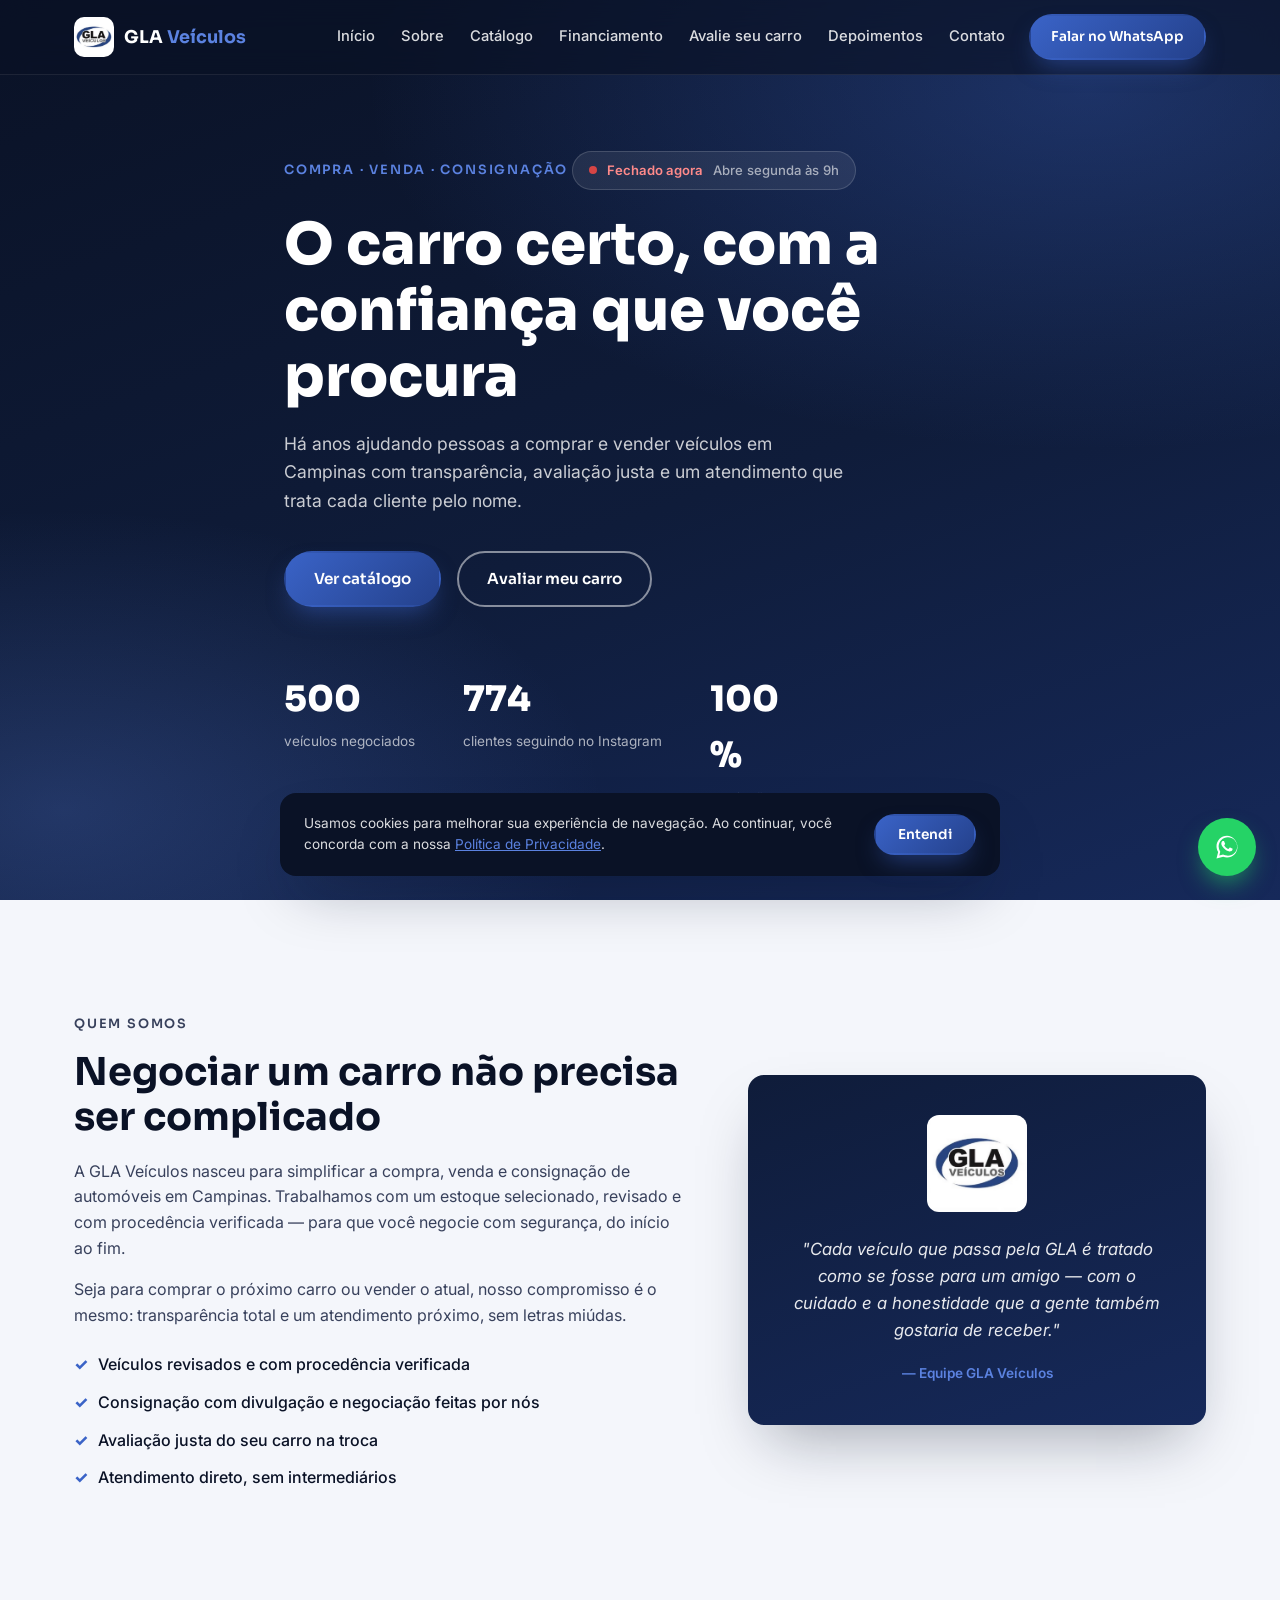
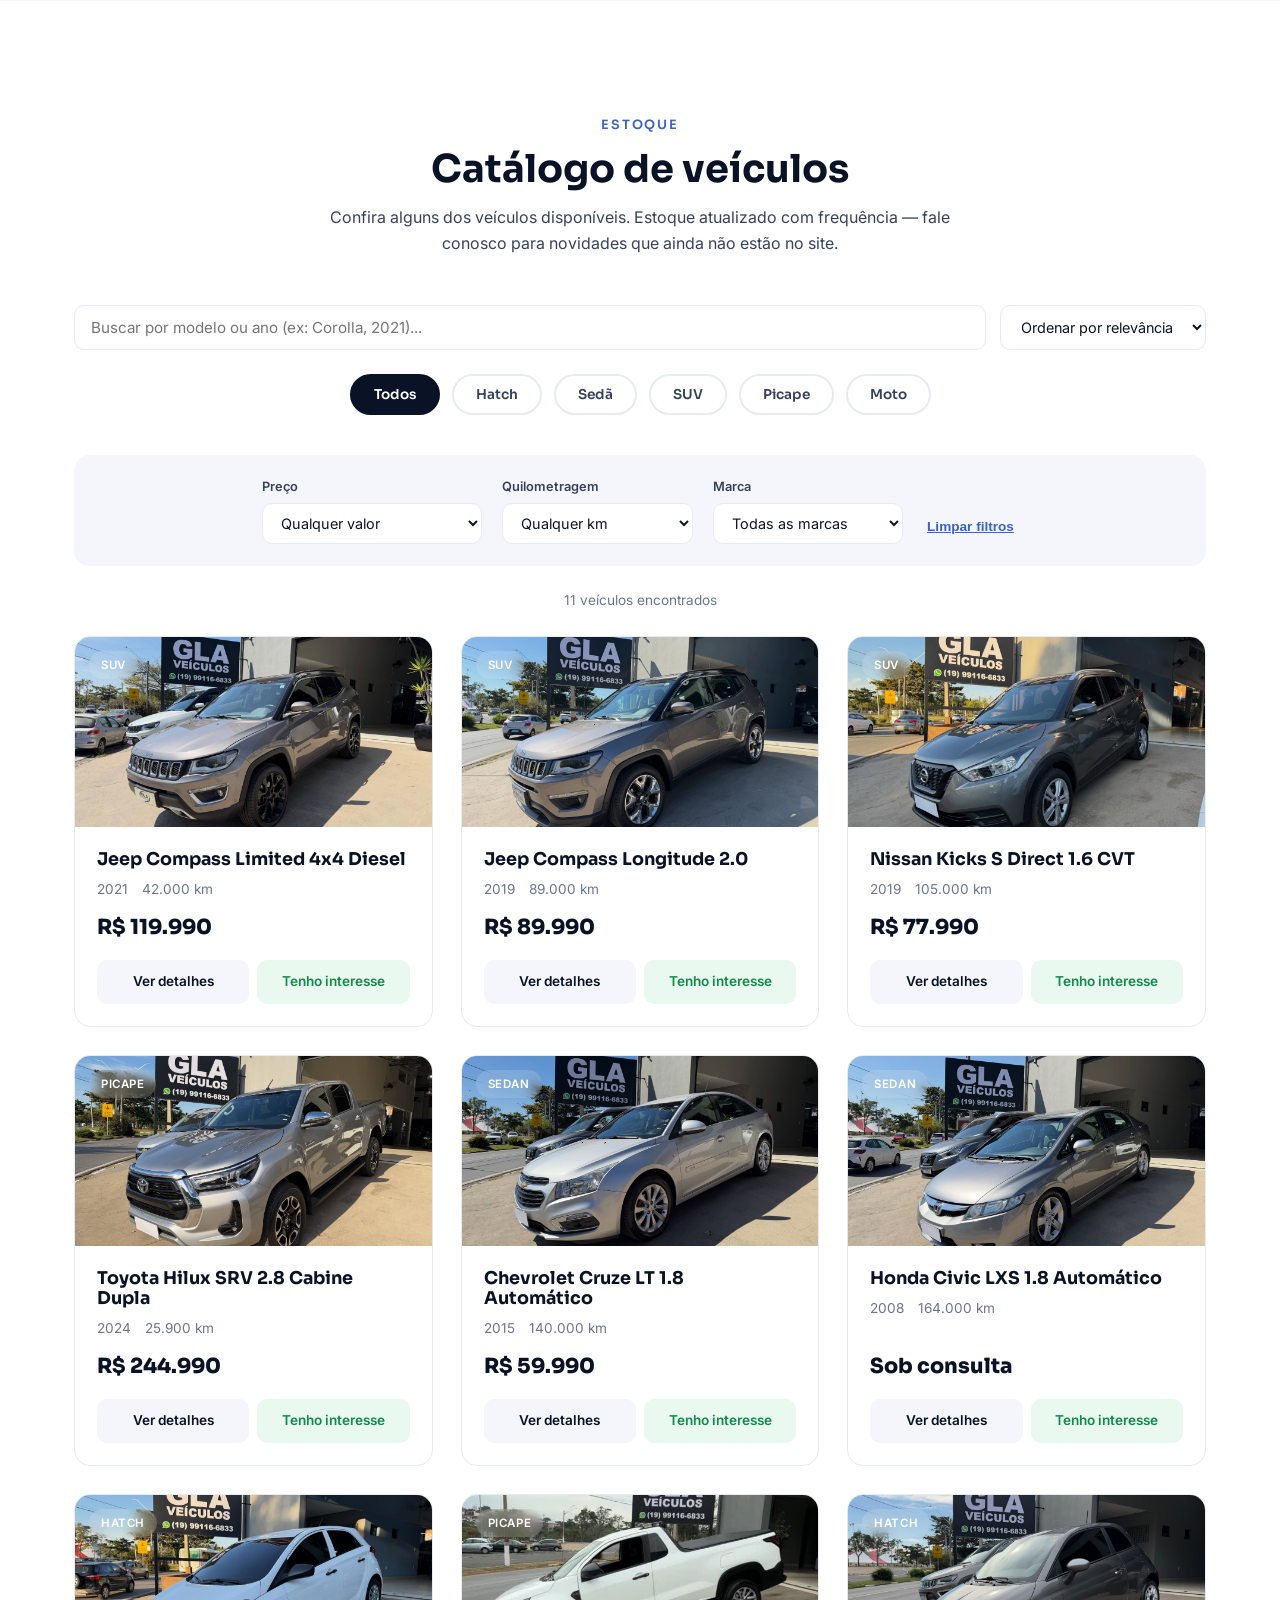
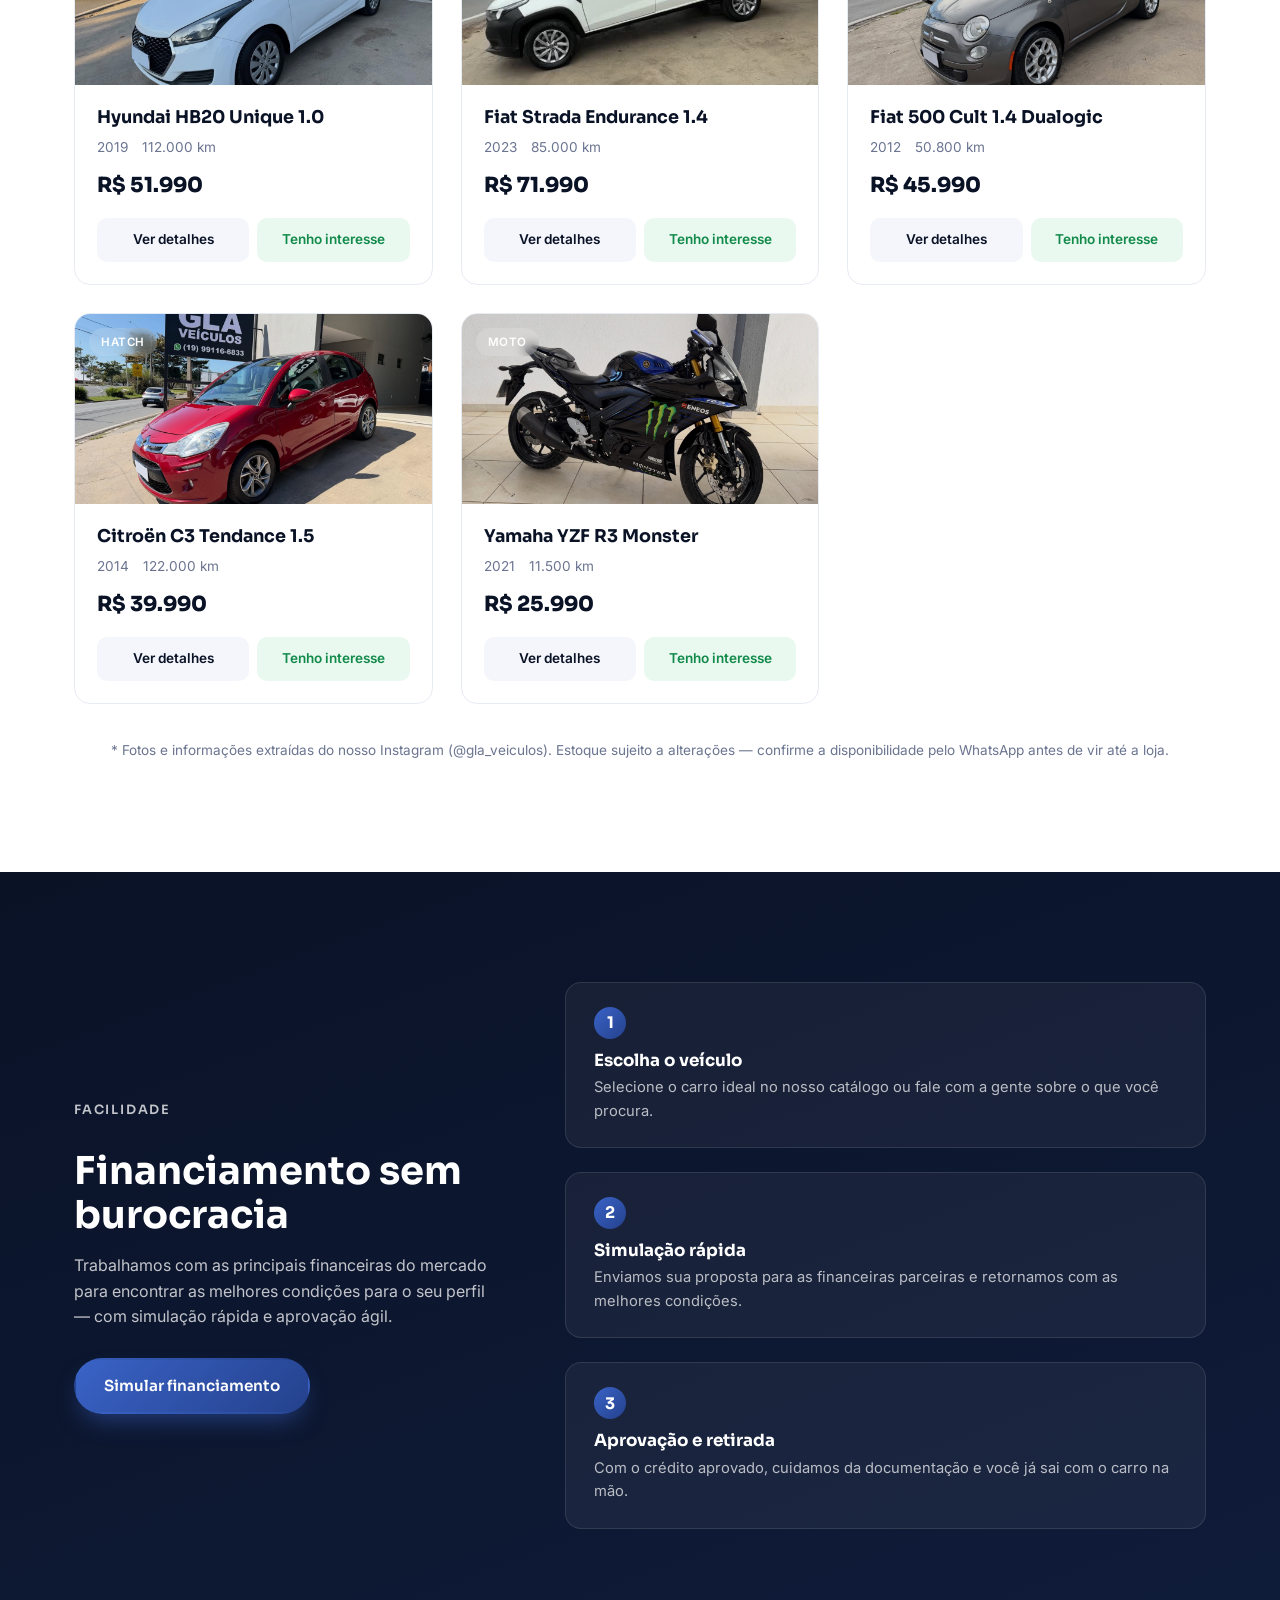
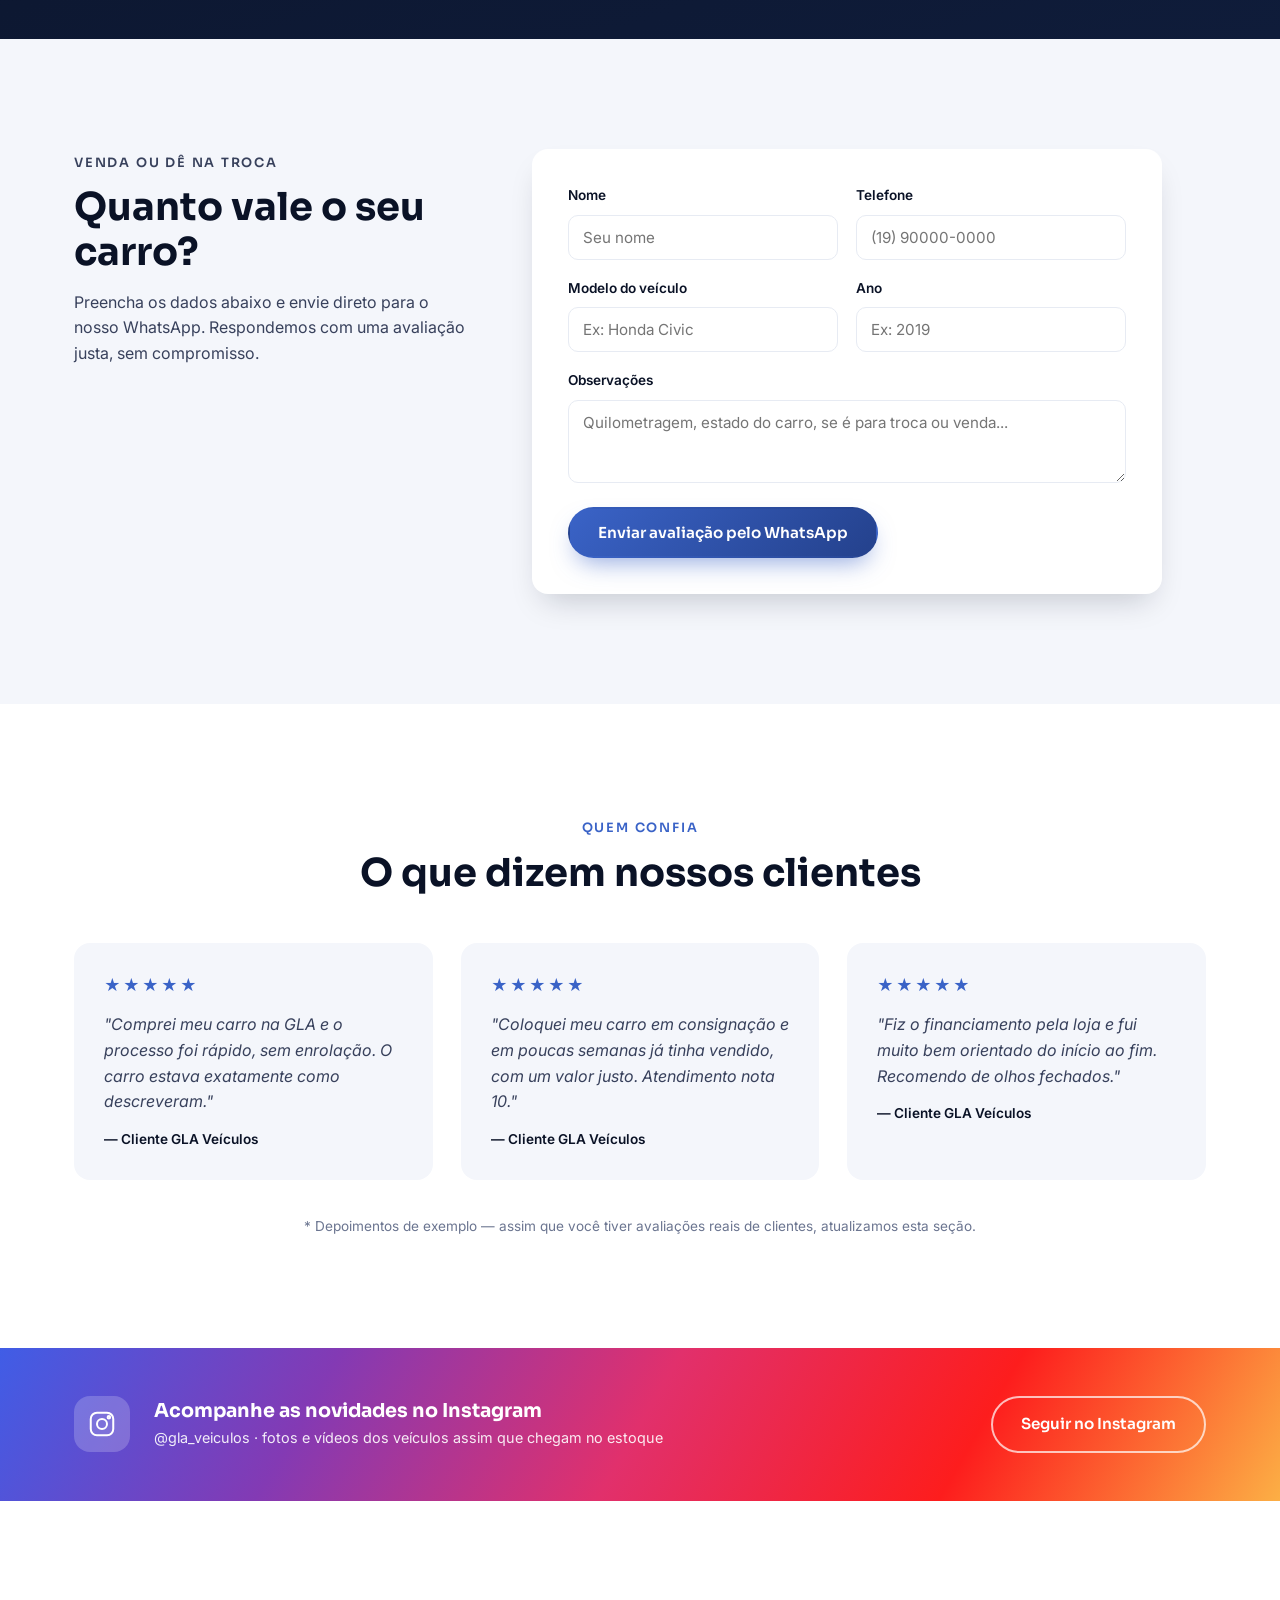
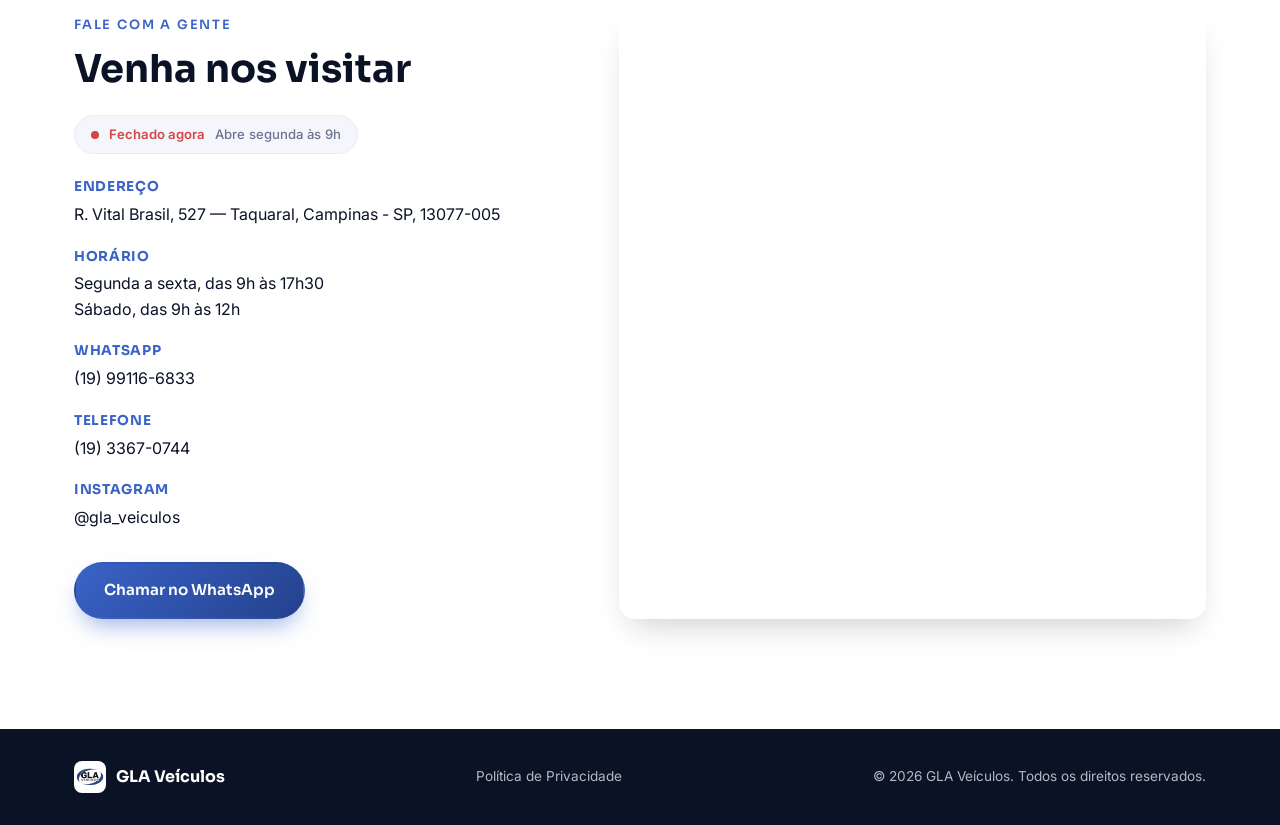
==== index.html @ 1ae1be5a "Cache-busting no fetch-sheet.js para forçar atualização do CDN" ====
<!DOCTYPE html>
<html lang="pt-BR">
<head>
<meta charset="UTF-8">
<meta name="viewport" content="width=device-width, initial-scale=1.0">
<title>GLA Veículos | Compra, Venda e Consignação de Veículos em Campinas</title>
<meta name="description" content="GLA Veículos — compra, venda e consignação de veículos em Campinas-SP. Financiamento facilitado, avaliação do seu carro e atendimento de confiança.">

<meta property="og:type" content="website">
<meta property="og:title" content="GLA Veículos | Compra, Venda e Consignação de Veículos">
<meta property="og:description" content="Compra, venda e consignação de veículos em Campinas-SP. Financiamento facilitado e avaliação do seu carro.">
<meta property="og:image" content="assets/logo.jpg">
<meta property="og:locale" content="pt_BR">

<link rel="icon" href="assets/logo.jpg">
<link rel="preconnect" href="https://fonts.googleapis.com">
<link rel="preconnect" href="https://fonts.gstatic.com" crossorigin>
<link href="https://fonts.googleapis.com/css2?family=Sora:wght@500;600;700;800&family=Inter:wght@400;500;600;700&display=swap" rel="stylesheet">
<link rel="stylesheet" href="style.css">

<script type="application/ld+json">
{
  "@context": "https://schema.org",
  "@type": "AutoDealer",
  "name": "GLA Veículos",
  "image": "assets/logo.jpg",
  "telephone": "+5519991166833",
  "priceRange": "$$",
  "address": {
    "@type": "PostalAddress",
    "streetAddress": "R. Vital Brasil, 527 - Taquaral",
    "addressLocality": "Campinas",
    "addressRegion": "SP",
    "postalCode": "13077-005",
    "addressCountry": "BR"
  },
  "openingHoursSpecification": [
    { "@type": "OpeningHoursSpecification", "dayOfWeek": ["Monday","Tuesday","Wednesday","Thursday","Friday"], "opens": "09:00", "closes": "17:30" },
    { "@type": "OpeningHoursSpecification", "dayOfWeek": "Saturday", "opens": "09:00", "closes": "12:00" }
  ],
  "sameAs": ["https://www.instagram.com/gla_veiculos"]
}
</script>
</head>
<body>

<header class="site-header" id="siteHeader">
  <div class="container header-inner">
    <a href="#home" class="logo">
      <img src="assets/logo.jpg" alt="GLA Veículos" class="logo-img">
      <span class="logo-text">GLA <span>Veículos</span></span>
    </a>
    <nav class="nav" id="nav">
      <a href="#home">Início</a>
      <a href="#sobre">Sobre</a>
      <a href="#catalogo">Catálogo</a>
      <a href="#financiamento">Financiamento</a>
      <a href="#avalie">Avalie seu carro</a>
      <a href="#depoimentos">Depoimentos</a>
      <a href="#contato">Contato</a>
    </nav>
    <a href="https://wa.me/5519991166833" target="_blank" rel="noopener" class="btn btn-primary btn-header">Falar no WhatsApp</a>
    <button class="nav-toggle" id="navToggle" aria-label="Abrir menu">
      <span></span><span></span><span></span>
    </button>
  </div>
</header>

<main>
  <!-- HOME -->
  <section id="home" class="hero">
    <div class="hero-bg" aria-hidden="true"></div>
    <div class="container hero-inner">
      <p class="eyebrow reveal">Compra · Venda · Consignação</p>
      <div class="store-status reveal" data-store-status>
        <span class="status-dot" aria-hidden="true"></span>
        <span class="status-label"></span>
        <span class="status-detail"></span>
      </div>
      <h1 class="reveal">O carro certo, com a confiança que você procura</h1>
      <p class="hero-text reveal">Há anos ajudando pessoas a comprar e vender veículos em Campinas com transparência, avaliação justa e um atendimento que trata cada cliente pelo nome.</p>
      <div class="hero-actions reveal">
        <a href="#catalogo" class="btn btn-primary">Ver catálogo</a>
        <a href="#avalie" class="btn btn-outline">Avaliar meu carro</a>
      </div>
      <div class="hero-stats reveal">
        <div class="stat">
          <span class="stat-num" data-count="500">0</span>
          <span class="stat-label">veículos negociados</span>
        </div>
        <div class="stat">
          <span class="stat-num" data-count="774">0</span>
          <span class="stat-label">clientes seguindo no Instagram</span>
        </div>
        <div class="stat">
          <span class="stat-num" data-count="100">0</span><span class="stat-suffix">%</span>
          <span class="stat-label">avaliação transparente</span>
        </div>
      </div>
    </div>
  </section>

  <!-- SOBRE -->
  <section id="sobre" class="sobre">
    <div class="container sobre-inner">
      <div class="sobre-text reveal">
        <p class="eyebrow">Quem somos</p>
        <h2>Negociar um carro não precisa ser complicado</h2>
        <p>A GLA Veículos nasceu para simplificar a compra, venda e consignação de automóveis em Campinas. Trabalhamos com um estoque selecionado, revisado e com procedência verificada — para que você negocie com segurança, do início ao fim.</p>
        <p>Seja para comprar o próximo carro ou vender o atual, nosso compromisso é o mesmo: transparência total e um atendimento próximo, sem letras miúdas.</p>
        <ul class="sobre-list">
          <li><span class="check">✓</span> Veículos revisados e com procedência verificada</li>
          <li><span class="check">✓</span> Consignação com divulgação e negociação feitas por nós</li>
          <li><span class="check">✓</span> Avaliação justa do seu carro na troca</li>
          <li><span class="check">✓</span> Atendimento direto, sem intermediários</li>
        </ul>
      </div>
      <div class="sobre-card reveal">
        <div class="sobre-card-inner">
          <img src="assets/logo.jpg" alt="GLA Veículos" class="sobre-logo">
          <p>"Cada veículo que passa pela GLA é tratado como se fosse para um amigo — com o cuidado e a honestidade que a gente também gostaria de receber."</p>
          <span class="sobre-signature">— Equipe GLA Veículos</span>
        </div>
      </div>
    </div>
  </section>

  <!-- CATALOGO -->
  <section id="catalogo" class="catalogo">
    <div class="container">
      <div class="section-head reveal">
        <p class="eyebrow">Estoque</p>
        <h2>Catálogo de veículos</h2>
        <p class="section-sub">Confira alguns dos veículos disponíveis. Estoque atualizado com frequência — fale conosco para novidades que ainda não estão no site.</p>
      </div>

      <div class="catalogo-busca reveal">
        <input type="search" id="catalogoBusca" placeholder="Buscar por modelo ou ano (ex: Corolla, 2021)...">
        <select id="catalogoOrdenar">
          <option value="relevancia">Ordenar por relevância</option>
          <option value="preco-asc">Menor preço</option>
          <option value="preco-desc">Maior preço</option>
          <option value="km-asc">Menor quilometragem</option>
          <option value="ano-desc">Mais recente</option>
        </select>
      </div>

      <div class="filters reveal">
        <button class="filter-btn active" data-filter="todos">Todos</button>
        <button class="filter-btn" data-filter="hatch">Hatch</button>
        <button class="filter-btn" data-filter="sedan">Sedã</button>
        <button class="filter-btn" data-filter="suv">SUV</button>
        <button class="filter-btn" data-filter="picape">Picape</button>
        <button class="filter-btn" data-filter="moto">Moto</button>
      </div>

      <div class="filters-advanced reveal">
        <label class="filter-field">
          <span>Preço</span>
          <select id="filtroPreco">
            <option value="todos">Qualquer valor</option>
            <option value="0-70000">Até R$ 70.000</option>
            <option value="70000-100000">R$ 70.000 a R$ 100.000</option>
            <option value="100000-150000">R$ 100.000 a R$ 150.000</option>
            <option value="150000-999999">Acima de R$ 150.000</option>
          </select>
        </label>
        <label class="filter-field">
          <span>Quilometragem</span>
          <select id="filtroKm">
            <option value="todos">Qualquer km</option>
            <option value="0-20000">Até 20.000 km</option>
            <option value="20000-40000">20.000 a 40.000 km</option>
            <option value="40000-60000">40.000 a 60.000 km</option>
            <option value="60000-999999">Acima de 60.000 km</option>
          </select>
        </label>
        <label class="filter-field">
          <span>Marca</span>
          <select id="filtroMarca">
            <option value="todos">Todas as marcas</option>
          </select>
        </label>
        <button class="filter-clear" id="filtroLimpar" type="button">Limpar filtros</button>
      </div>

      <p class="catalogo-resultado reveal" id="catalogoResultado"></p>

      <div class="catalogo-grid" id="catalogoGrid">
        <!-- Cards gerados via JS a partir de dados de exemplo -->
      </div>

      <p class="catalogo-note reveal">* Fotos e informações extraídas do nosso Instagram (@gla_veiculos). Estoque sujeito a alterações — confirme a disponibilidade pelo WhatsApp antes de vir até a loja.</p>
    </div>
  </section>

  <!-- FINANCIAMENTO -->
  <section id="financiamento" class="financiamento">
    <div class="container financiamento-inner">
      <div class="financiamento-text reveal">
        <p class="eyebrow">Facilidade</p>
        <h2>Financiamento sem burocracia</h2>
        <p>Trabalhamos com as principais financeiras do mercado para encontrar as melhores condições para o seu perfil — com simulação rápida e aprovação ágil.</p>
        <a href="https://wa.me/5519991166833?text=Ol%C3%A1!%20Quero%20simular%20um%20financiamento." target="_blank" rel="noopener" class="btn btn-primary">Simular financiamento</a>
      </div>
      <div class="financiamento-steps reveal">
        <div class="step">
          <span class="step-num">1</span>
          <h3>Escolha o veículo</h3>
          <p>Selecione o carro ideal no nosso catálogo ou fale com a gente sobre o que você procura.</p>
        </div>
        <div class="step">
          <span class="step-num">2</span>
          <h3>Simulação rápida</h3>
          <p>Enviamos sua proposta para as financeiras parceiras e retornamos com as melhores condições.</p>
        </div>
        <div class="step">
          <span class="step-num">3</span>
          <h3>Aprovação e retirada</h3>
          <p>Com o crédito aprovado, cuidamos da documentação e você já sai com o carro na mão.</p>
        </div>
      </div>
    </div>
  </section>

  <!-- AVALIE SEU CARRO -->
  <section id="avalie" class="avalie">
    <div class="container avalie-inner">
      <div class="avalie-text reveal">
        <p class="eyebrow">Venda ou dê na troca</p>
        <h2>Quanto vale o seu carro?</h2>
        <p>Preencha os dados abaixo e envie direto para o nosso WhatsApp. Respondemos com uma avaliação justa, sem compromisso.</p>
      </div>
      <form class="avalie-form reveal" id="avalieForm">
        <div class="form-row">
          <label>
            Nome
            <input type="text" name="nome" required placeholder="Seu nome">
          </label>
          <label>
            Telefone
            <input type="tel" name="telefone" required placeholder="(19) 90000-0000">
          </label>
        </div>
        <div class="form-row">
          <label>
            Modelo do veículo
            <input type="text" name="modelo" required placeholder="Ex: Honda Civic">
          </label>
          <label>
            Ano
            <input type="text" name="ano" required placeholder="Ex: 2019">
          </label>
        </div>
        <label>
          Observações
          <textarea name="obs" rows="3" placeholder="Quilometragem, estado do carro, se é para troca ou venda..."></textarea>
        </label>
        <button type="submit" class="btn btn-primary">Enviar avaliação pelo WhatsApp</button>
      </form>
    </div>
  </section>

  <!-- DEPOIMENTOS -->
  <section id="depoimentos" class="depoimentos">
    <div class="container">
      <div class="section-head reveal">
        <p class="eyebrow">Quem confia</p>
        <h2>O que dizem nossos clientes</h2>
      </div>
      <div class="depoimentos-grid reveal">
        <div class="depoimento-card">
          <div class="stars">★★★★★</div>
          <p>"Comprei meu carro na GLA e o processo foi rápido, sem enrolação. O carro estava exatamente como descreveram."</p>
          <span class="depoimento-autor">— Cliente GLA Veículos</span>
        </div>
        <div class="depoimento-card">
          <div class="stars">★★★★★</div>
          <p>"Coloquei meu carro em consignação e em poucas semanas já tinha vendido, com um valor justo. Atendimento nota 10."</p>
          <span class="depoimento-autor">— Cliente GLA Veículos</span>
        </div>
        <div class="depoimento-card">
          <div class="stars">★★★★★</div>
          <p>"Fiz o financiamento pela loja e fui muito bem orientado do início ao fim. Recomendo de olhos fechados."</p>
          <span class="depoimento-autor">— Cliente GLA Veículos</span>
        </div>
      </div>
      <p class="catalogo-note reveal">* Depoimentos de exemplo — assim que você tiver avaliações reais de clientes, atualizamos esta seção.</p>
    </div>
  </section>

  <!-- INSTAGRAM CTA -->
  <section class="instagram-cta reveal">
    <div class="container instagram-cta-inner">
      <div class="instagram-icon" aria-hidden="true">
        <svg viewBox="0 0 24 24" fill="none" stroke="currentColor" stroke-width="1.6"><rect x="3" y="3" width="18" height="18" rx="5"/><circle cx="12" cy="12" r="4"/><circle cx="17.5" cy="6.5" r="1"/></svg>
      </div>
      <div class="instagram-cta-text">
        <h3>Acompanhe as novidades no Instagram</h3>
        <p>@gla_veiculos · fotos e vídeos dos veículos assim que chegam no estoque</p>
      </div>
      <a href="https://www.instagram.com/gla_veiculos" target="_blank" rel="noopener" class="btn btn-outline btn-instagram">Seguir no Instagram</a>
    </div>
  </section>

  <!-- CONTATO -->
  <section id="contato" class="contato">
    <div class="container contato-inner">
      <div class="contato-info reveal">
        <p class="eyebrow">Fale com a gente</p>
        <h2>Venha nos visitar</h2>
        <div class="store-status store-status-contato" data-store-status>
          <span class="status-dot" aria-hidden="true"></span>
          <span class="status-label"></span>
          <span class="status-detail"></span>
        </div>
        <ul class="contato-list">
          <li>
            <strong>Endereço</strong>
            <span>R. Vital Brasil, 527 — Taquaral, Campinas - SP, 13077-005</span>
          </li>
          <li>
            <strong>Horário</strong>
            <span>Segunda a sexta, das 9h às 17h30<br>Sábado, das 9h às 12h</span>
          </li>
          <li>
            <strong>WhatsApp</strong>
            <a href="https://wa.me/5519991166833" target="_blank" rel="noopener">(19) 99116-6833</a>
          </li>
          <li>
            <strong>Telefone</strong>
            <a href="tel:+551933670744">(19) 3367-0744</a>
          </li>
          <li>
            <strong>Instagram</strong>
            <a href="https://www.instagram.com/gla_veiculos" target="_blank" rel="noopener">@gla_veiculos</a>
          </li>
        </ul>
        <a href="https://wa.me/5519991166833" target="_blank" rel="noopener" class="btn btn-primary">Chamar no WhatsApp</a>
      </div>
      <div class="contato-map reveal">
        <iframe
          title="Localização GLA Veículos"
          src="https://www.google.com/maps?q=R.+Vital+Brasil,+527,+Taquaral,+Campinas+-+SP,+13077-005&output=embed"
          loading="lazy"
          referrerpolicy="no-referrer-when-downgrade">
        </iframe>
      </div>
    </div>
  </section>
</main>

<footer class="site-footer">
  <div class="container footer-inner">
    <div class="footer-brand">
      <img src="assets/logo.jpg" alt="GLA Veículos" class="footer-logo">
      <span>GLA Veículos</span>
    </div>
    <nav class="footer-links">
      <a href="privacidade.html">Política de Privacidade</a>
    </nav>
    <p>© <span id="year"></span> GLA Veículos. Todos os direitos reservados.</p>
  </div>
</footer>

<a href="https://wa.me/5519991166833" target="_blank" rel="noopener" class="whatsapp-float" aria-label="Falar no WhatsApp">
  <svg viewBox="0 0 32 32" width="28" height="28" fill="currentColor"><path d="M16.02 3C9.4 3 4 8.4 4 15.02c0 2.42.7 4.68 1.9 6.58L4 29l7.6-1.85a12.9 12.9 0 0 0 4.4.78h.02C22.64 27.93 28 22.53 28 15.9 28 9.3 22.64 3 16.02 3Zm0 22.6h-.02a10.6 10.6 0 0 1-4.03-.81l-.29-.13-4.5 1.1 1.15-4.42-.19-.3a10.53 10.53 0 0 1-1.7-5.62c0-5.83 4.75-10.58 10.6-10.58 2.84 0 5.5 1.11 7.5 3.11a10.5 10.5 0 0 1 3.1 7.48c0 5.83-4.76 10.57-10.62 10.57Zm5.79-7.86c-.32-.16-1.9-.94-2.19-1.05-.29-.11-.5-.16-.72.16-.21.32-.82 1.05-1 1.26-.19.21-.37.24-.69.08-.32-.16-1.35-.5-2.57-1.6-.95-.85-1.59-1.9-1.78-2.22-.19-.32-.02-.5.14-.66.14-.14.32-.37.48-.55.16-.19.21-.32.32-.53.11-.21.05-.4-.03-.55-.08-.16-.72-1.75-.99-2.39-.26-.63-.53-.54-.72-.55h-.61c-.21 0-.55.08-.84.4-.29.32-1.1 1.08-1.1 2.63s1.13 3.05 1.29 3.26c.16.21 2.22 3.4 5.38 4.76.75.32 1.34.52 1.8.66.76.24 1.44.21 1.99.13.61-.09 1.9-.78 2.16-1.53.27-.75.27-1.39.19-1.53-.08-.13-.29-.21-.6-.37Z"/></svg>
</a>

<div class="cookie-banner" id="cookieBanner">
  <p>Usamos cookies para melhorar sua experiência de navegação. Ao continuar, você concorda com a nossa <a href="privacidade.html">Política de Privacidade</a>.</p>
  <button type="button" id="cookieAccept" class="btn btn-primary btn-cookie">Entendi</button>
</div>

<script src="cars-data.js"></script>
<script src="common.js"></script>
<script src="fetch-sheet.js?v=2"></script>
<script src="script.js"></script>
</body>
</html>
---- style.css ----
:root {
  --navy-950: #0a1226;
  --navy-900: #0f1c3a;
  --navy-800: #16295a;
  --blue-700: #24418c;
  --blue-500: #3a63c7;
  --blue-400: #5b82e0;
  --blue-100: #e8eefb;
  --gray-100: #f4f6fb;
  --gray-200: #e7ebf3;
  --gray-500: #6b7590;
  --gray-700: #38415c;
  --white: #ffffff;
  --ink: #0e1526;
  --green: #1fa971;
  --red: #d64545;

  --font-head: "Sora", sans-serif;
  --font-body: "Inter", sans-serif;

  --radius: 16px;
  --shadow-lg: 0 30px 60px -20px rgba(10, 18, 38, 0.35);
  --shadow-md: 0 16px 32px -12px rgba(10, 18, 38, 0.22);
}

* { box-sizing: border-box; margin: 0; padding: 0; }

html { scroll-behavior: smooth; }

body {
  font-family: var(--font-body);
  color: var(--ink);
  background: var(--white);
  line-height: 1.6;
  overflow-x: hidden;
}

img { max-width: 100%; display: block; }

.container {
  width: 100%;
  max-width: 1180px;
  margin: 0 auto;
  padding: 0 24px;
}

h1, h2, h3 { font-family: var(--font-head); line-height: 1.15; color: var(--navy-950); }

.eyebrow {
  display: inline-block;
  font-family: var(--font-head);
  font-weight: 600;
  font-size: 0.8rem;
  letter-spacing: 0.14em;
  text-transform: uppercase;
  color: var(--blue-500);
  margin-bottom: 12px;
}

.btn {
  display: inline-flex;
  align-items: center;
  justify-content: center;
  gap: 8px;
  padding: 14px 28px;
  border-radius: 999px;
  font-family: var(--font-head);
  font-weight: 600;
  font-size: 0.95rem;
  text-decoration: none;
  border: 2px solid transparent;
  cursor: pointer;
  transition: transform 0.25s ease, box-shadow 0.25s ease, background 0.25s ease, color 0.25s ease;
}
.btn-primary {
  background: linear-gradient(135deg, var(--blue-500), var(--blue-700));
  color: var(--white);
  box-shadow: 0 12px 24px -8px rgba(58, 99, 199, 0.55);
}
.btn-primary:hover { transform: translateY(-2px); box-shadow: 0 18px 32px -10px rgba(58, 99, 199, 0.6); }
.btn-outline {
  background: transparent;
  border-color: rgba(255,255,255,0.5);
  color: var(--white);
}
.btn-outline:hover { background: rgba(255,255,255,0.12); transform: translateY(-2px); }

/* HEADER */
.site-header {
  position: fixed;
  top: 0; left: 0; right: 0;
  z-index: 100;
  background: rgba(10, 18, 38, 0.65);
  backdrop-filter: blur(14px);
  -webkit-backdrop-filter: blur(14px);
  border-bottom: 1px solid rgba(255,255,255,0.08);
  transition: background 0.3s ease;
}
.header-inner {
  display: flex;
  align-items: center;
  gap: 24px;
  padding: 14px 24px;
}
.logo { display: flex; align-items: center; gap: 10px; text-decoration: none; }
.logo-img { width: 40px; height: 40px; border-radius: 10px; object-fit: cover; }
.logo-text { font-family: var(--font-head); font-weight: 700; color: var(--white); font-size: 1.1rem; }
.logo-text span { color: var(--blue-400); }

.nav { display: flex; gap: 26px; margin-left: auto; }
.nav a {
  color: rgba(255,255,255,0.85);
  text-decoration: none;
  font-weight: 500;
  font-size: 0.92rem;
  position: relative;
  padding: 4px 0;
  transition: color 0.2s ease;
}
.nav a::after {
  content: "";
  position: absolute;
  left: 0; bottom: -4px;
  width: 0; height: 2px;
  background: var(--blue-400);
  transition: width 0.25s ease;
}
.nav a:hover { color: var(--white); }
.nav a:hover::after { width: 100%; }

.btn-header { padding: 10px 20px; font-size: 0.85rem; }

.nav-toggle {
  display: none;
  flex-direction: column;
  justify-content: center;
  gap: 5px;
  width: 34px; height: 34px;
  background: none;
  border: none;
  cursor: pointer;
}
.nav-toggle span { width: 100%; height: 2px; background: var(--white); border-radius: 2px; transition: transform 0.25s ease, opacity 0.25s ease; }

/* HERO */
.hero {
  position: relative;
  min-height: 100vh;
  display: flex;
  align-items: center;
  padding: 140px 0 80px;
  overflow: hidden;
}
.hero-bg {
  position: absolute;
  inset: 0;
  background:
    radial-gradient(1200px 600px at 85% 10%, rgba(58, 99, 199, 0.35), transparent 60%),
    radial-gradient(900px 500px at 5% 90%, rgba(91, 130, 224, 0.25), transparent 60%),
    linear-gradient(160deg, var(--navy-950), var(--navy-900) 55%, var(--navy-800));
  z-index: -1;
}
.hero-inner { max-width: 760px; }
.hero .eyebrow { color: var(--blue-400); }
.hero h1 {
  font-size: clamp(2.2rem, 5vw, 3.6rem);
  color: var(--white);
  font-weight: 800;
  margin-bottom: 20px;
}
.hero-text {
  color: rgba(255,255,255,0.78);
  font-size: 1.1rem;
  max-width: 560px;
  margin-bottom: 36px;
}
.hero-actions { display: flex; gap: 16px; flex-wrap: wrap; margin-bottom: 64px; }

.hero-stats { display: flex; gap: 48px; flex-wrap: wrap; }
.stat { display: flex; flex-direction: column; }
.stat-num, .stat-suffix {
  font-family: var(--font-head);
  font-size: 2.2rem;
  font-weight: 800;
  color: var(--white);
  display: inline-block;
}
.stat-label { color: rgba(255,255,255,0.65); font-size: 0.85rem; margin-top: 4px; }

/* SOBRE */
.sobre { padding: 110px 0; background: var(--gray-100); }
.sobre-inner { display: grid; grid-template-columns: 1.2fr 0.9fr; gap: 64px; align-items: center; }
.sobre-text h2 { font-size: clamp(1.8rem, 3vw, 2.4rem); margin-bottom: 20px; }
.sobre-text p { color: var(--gray-700); margin-bottom: 16px; }
.sobre-list { list-style: none; margin-top: 24px; display: flex; flex-direction: column; gap: 12px; }
.sobre-list li { display: flex; align-items: center; gap: 10px; font-weight: 500; color: var(--navy-950); }
.check { color: var(--blue-500); font-weight: 800; }

.sobre-card { display: flex; }
.sobre-card-inner {
  background: linear-gradient(160deg, var(--navy-900), var(--navy-800));
  border-radius: var(--radius);
  padding: 40px;
  box-shadow: var(--shadow-lg);
  text-align: center;
}
.sobre-logo { width: 100px; margin: 0 auto 24px; border-radius: 12px; }
.sobre-card-inner p { color: rgba(255,255,255,0.9); font-style: italic; font-size: 1.05rem; margin-bottom: 16px; }
.sobre-signature { color: var(--blue-400); font-weight: 600; font-size: 0.85rem; }

/* SECTION HEAD */
.section-head { text-align: center; max-width: 620px; margin: 0 auto 48px; }
.section-head h2 { font-size: clamp(1.8rem, 3vw, 2.4rem); }
.section-sub { color: var(--gray-700); margin-top: 14px; }

/* CATALOGO */
.catalogo { padding: 110px 0; }
.catalogo-busca {
  display: flex;
  gap: 14px;
  flex-wrap: wrap;
  margin-bottom: 24px;
}
.catalogo-busca input[type="search"] {
  flex: 1;
  min-width: 220px;
  border: 1.5px solid var(--gray-200);
  border-radius: 10px;
  padding: 12px 16px;
  font-family: var(--font-body);
  font-size: 0.95rem;
  color: var(--ink);
}
.catalogo-busca input[type="search"]:focus { outline: none; border-color: var(--blue-500); }
.catalogo-busca select {
  border: 1.5px solid var(--gray-200);
  border-radius: 10px;
  padding: 12px 16px;
  font-family: var(--font-body);
  font-size: 0.9rem;
  color: var(--ink);
  background: var(--white);
  cursor: pointer;
  min-width: 200px;
}

.filters { display: flex; gap: 12px; justify-content: center; flex-wrap: wrap; margin-bottom: 40px; }
.filter-btn {
  padding: 10px 22px;
  border-radius: 999px;
  border: 2px solid var(--gray-200);
  background: var(--white);
  font-family: var(--font-head);
  font-weight: 600;
  font-size: 0.85rem;
  color: var(--gray-700);
  cursor: pointer;
  transition: all 0.2s ease;
}
.filter-btn:hover { border-color: var(--blue-400); color: var(--blue-500); }
.filter-btn.active { background: var(--navy-950); border-color: var(--navy-950); color: var(--white); }

.filters-advanced {
  display: flex;
  gap: 20px;
  flex-wrap: wrap;
  align-items: flex-end;
  justify-content: center;
  background: var(--gray-100);
  border-radius: var(--radius);
  padding: 22px 28px;
  margin-bottom: 24px;
}
.filter-field {
  display: flex;
  flex-direction: column;
  gap: 6px;
  font-size: 0.8rem;
  font-weight: 600;
  color: var(--gray-700);
}
.filter-field select {
  border: 1.5px solid var(--gray-200);
  border-radius: 10px;
  padding: 10px 14px;
  font-family: var(--font-body);
  font-size: 0.9rem;
  color: var(--ink);
  background: var(--white);
  min-width: 190px;
  cursor: pointer;
  transition: border-color 0.2s ease;
}
.filter-field select:focus { outline: none; border-color: var(--blue-500); }
.filter-clear {
  border: none;
  background: transparent;
  color: var(--blue-500);
  font-weight: 700;
  font-size: 0.85rem;
  cursor: pointer;
  padding: 10px 4px;
  text-decoration: underline;
}
.filter-clear:hover { color: var(--blue-700); }

.catalogo-resultado {
  text-align: center;
  color: var(--gray-500);
  font-size: 0.85rem;
  margin-bottom: 24px;
}

.car-badge-armor {
  position: absolute;
  top: 14px; right: 14px;
  background: rgba(255,255,255,0.92);
  color: var(--navy-950);
  font-size: 0.7rem;
  font-weight: 700;
  padding: 5px 10px;
  border-radius: 999px;
  text-transform: uppercase;
  letter-spacing: 0.04em;
}

.catalogo-grid {
  display: grid;
  grid-template-columns: repeat(3, 1fr);
  gap: 28px;
}
.car-card {
  background: var(--white);
  border: 1px solid var(--gray-200);
  border-radius: var(--radius);
  overflow: hidden;
  transition: transform 0.3s ease, box-shadow 0.3s ease;
  display: flex;
  flex-direction: column;
}
.car-card:hover { transform: translateY(-6px); box-shadow: var(--shadow-md); }
.car-media {
  height: 190px;
  background: linear-gradient(135deg, var(--navy-800), var(--blue-700));
  display: flex;
  align-items: center;
  justify-content: center;
  position: relative;
  text-decoration: none;
  overflow: hidden;
}
.car-media svg { width: 90px; height: 90px; color: rgba(255,255,255,0.85); }
.car-media img { width: 100%; height: 100%; object-fit: cover; transition: transform 0.4s ease; }
.car-card:hover .car-media img { transform: scale(1.05); }
.car-badge {
  position: absolute;
  top: 14px; left: 14px;
  background: rgba(255,255,255,0.15);
  color: var(--white);
  font-size: 0.72rem;
  font-weight: 600;
  padding: 5px 12px;
  border-radius: 999px;
  backdrop-filter: blur(6px);
  text-transform: uppercase;
  letter-spacing: 0.05em;
}
.car-body { padding: 22px; display: flex; flex-direction: column; gap: 10px; flex: 1; }
.car-body h3 { font-size: 1.1rem; }
.car-body h3 a { color: inherit; text-decoration: none; }
.car-body h3 a:hover { color: var(--blue-500); }
.car-meta { display: flex; gap: 14px; color: var(--gray-500); font-size: 0.85rem; flex-wrap: wrap; }
.car-price { font-family: var(--font-head); font-weight: 800; font-size: 1.3rem; color: var(--navy-950); margin-top: auto; }
.car-actions { display: flex; gap: 8px; margin-top: 6px; }
.car-cta {
  display: inline-flex;
  align-items: center;
  justify-content: center;
  gap: 8px;
  flex: 1;
  padding: 11px;
  border-radius: 10px;
  background: var(--gray-100);
  color: var(--navy-950);
  font-weight: 600;
  font-size: 0.85rem;
  text-decoration: none;
  transition: background 0.2s ease, color 0.2s ease;
}
.car-cta:hover { background: var(--blue-500); color: var(--white); }
.car-cta-whatsapp { background: #e9f9f0; color: #128a4a; }
.car-cta-whatsapp:hover { background: #25d366; color: var(--white); }

.catalogo-note { text-align: center; color: var(--gray-500); font-size: 0.85rem; margin-top: 36px; }

/* FINANCIAMENTO */
.financiamento { padding: 110px 0; background: linear-gradient(160deg, var(--navy-950), var(--navy-900)); color: var(--white); }
.financiamento-inner { display: grid; grid-template-columns: 0.8fr 1.2fr; gap: 64px; align-items: center; }
.financiamento-text h2 { color: var(--white); font-size: clamp(1.8rem, 3vw, 2.4rem); margin-bottom: 16px; }
.financiamento-text p { color: rgba(255,255,255,0.75); margin-bottom: 28px; }
.financiamento-steps { display: flex; flex-direction: column; gap: 24px; }
.step {
  background: rgba(255,255,255,0.05);
  border: 1px solid rgba(255,255,255,0.1);
  border-radius: var(--radius);
  padding: 24px 28px;
  position: relative;
}
.step-num {
  display: inline-flex;
  align-items: center;
  justify-content: center;
  width: 32px; height: 32px;
  border-radius: 50%;
  background: linear-gradient(135deg, var(--blue-500), var(--blue-700));
  font-family: var(--font-head);
  font-weight: 700;
  margin-bottom: 12px;
}
.step h3 { color: var(--white); font-size: 1.05rem; margin-bottom: 6px; }
.step p { color: rgba(255,255,255,0.7); font-size: 0.92rem; margin: 0; }

/* AVALIE */
.avalie { padding: 110px 0; background: var(--gray-100); }
.avalie-inner { display: grid; grid-template-columns: 0.9fr 1.1fr; gap: 64px; align-items: flex-start; }
.avalie-text h2 { font-size: clamp(1.8rem, 3vw, 2.4rem); margin-bottom: 16px; }
.avalie-text p { color: var(--gray-700); }
.avalie-form {
  background: var(--white);
  border-radius: var(--radius);
  padding: 36px;
  box-shadow: var(--shadow-md);
  display: flex;
  flex-direction: column;
  gap: 18px;
}
.form-row { display: grid; grid-template-columns: 1fr 1fr; gap: 18px; }
.avalie-form label { display: flex; flex-direction: column; gap: 8px; font-size: 0.85rem; font-weight: 600; color: var(--navy-950); }
.avalie-form input, .avalie-form textarea {
  border: 1.5px solid var(--gray-200);
  border-radius: 10px;
  padding: 12px 14px;
  font-family: var(--font-body);
  font-size: 0.95rem;
  color: var(--ink);
  resize: vertical;
  transition: border-color 0.2s ease;
}
.avalie-form input:focus, .avalie-form textarea:focus { outline: none; border-color: var(--blue-500); }
.avalie-form button { align-self: flex-start; margin-top: 6px; }

/* DEPOIMENTOS */
.depoimentos { padding: 110px 0; }
.depoimentos-grid { display: grid; grid-template-columns: repeat(3, 1fr); gap: 28px; }
.depoimento-card {
  background: var(--gray-100);
  border-radius: var(--radius);
  padding: 30px;
  display: flex;
  flex-direction: column;
  gap: 14px;
}
.stars { color: var(--blue-500); letter-spacing: 2px; }
.depoimento-card p { color: var(--gray-700); font-style: italic; }
.depoimento-autor { font-weight: 600; font-size: 0.85rem; color: var(--navy-950); }

/* CONTATO */
.contato { padding: 110px 0; }
.contato-inner { display: grid; grid-template-columns: 0.9fr 1.1fr; gap: 64px; align-items: stretch; }
.contato-info h2 { font-size: clamp(1.8rem, 3vw, 2.4rem); margin-bottom: 24px; }
.contato-list { list-style: none; display: flex; flex-direction: column; gap: 18px; margin-bottom: 32px; }
.contato-list li { display: flex; flex-direction: column; gap: 4px; }
.contato-list strong { font-family: var(--font-head); font-size: 0.85rem; color: var(--blue-500); text-transform: uppercase; letter-spacing: 0.05em; }
.contato-list span, .contato-list a { color: var(--navy-950); text-decoration: none; }
.contato-list a:hover { color: var(--blue-500); }
.contato-map { border-radius: var(--radius); overflow: hidden; box-shadow: var(--shadow-md); min-height: 340px; }
.contato-map iframe { width: 100%; height: 100%; min-height: 340px; border: 0; }

/* CARRO DETALHE */
.voltar-link {
  display: inline-block;
  color: var(--blue-500);
  text-decoration: none;
  font-weight: 600;
  font-size: 0.9rem;
  margin: 140px 0 30px;
}
.voltar-link:hover { color: var(--blue-700); }

.carro-detalhe { padding-bottom: 60px; }
.carro-conteudo {
  display: grid;
  grid-template-columns: 1fr 1fr;
  gap: 56px;
  align-items: start;
}
.carro-foto-principal {
  aspect-ratio: 4 / 3;
  border-radius: var(--radius);
  background: linear-gradient(135deg, var(--navy-800), var(--blue-700));
  display: flex;
  align-items: center;
  justify-content: center;
  position: relative;
  overflow: hidden;
}
.carro-foto-principal svg { width: 140px; height: 140px; color: rgba(255,255,255,0.85); }
.carro-foto-principal img { width: 100%; height: 100%; object-fit: cover; }
.carro-foto-nota { color: var(--gray-500); font-size: 0.82rem; margin-top: 12px; text-align: center; }

.carro-thumbs { display: flex; gap: 10px; margin-top: 12px; flex-wrap: wrap; }
.carro-thumb {
  width: 68px; height: 68px;
  border-radius: 10px;
  overflow: hidden;
  border: 2px solid transparent;
  padding: 0;
  cursor: pointer;
  background: none;
  opacity: 0.65;
  transition: opacity 0.2s ease, border-color 0.2s ease;
}
.carro-thumb img { width: 100%; height: 100%; object-fit: cover; display: block; }
.carro-thumb:hover { opacity: 0.9; }
.carro-thumb.active { opacity: 1; border-color: var(--blue-500); }

.car-badge-static {
  display: inline-block;
  position: static;
  background: var(--blue-100);
  color: var(--blue-700);
  margin-bottom: 12px;
}
.carro-info h1 { font-size: clamp(1.6rem, 3vw, 2.2rem); margin-bottom: 12px; }
.carro-price { font-family: var(--font-head); font-weight: 800; font-size: 2rem; color: var(--navy-950); margin-bottom: 24px; }
.carro-specs {
  display: grid;
  grid-template-columns: repeat(2, 1fr);
  gap: 14px;
  margin-bottom: 24px;
}
.spec {
  background: var(--gray-100);
  border-radius: 10px;
  padding: 12px 16px;
  display: flex;
  flex-direction: column;
  gap: 2px;
}
.spec span { font-size: 0.75rem; color: var(--gray-500); text-transform: uppercase; letter-spacing: 0.04em; }
.spec strong { font-family: var(--font-head); font-size: 0.95rem; color: var(--navy-950); }
.carro-descricao { color: var(--gray-700); margin-bottom: 28px; }
.carro-opcionais h2 { font-size: 1.1rem; margin-bottom: 14px; }
.carro-actions { display: flex; gap: 14px; flex-wrap: wrap; margin-top: 32px; }
.btn-outline-dark { background: transparent; border: 2px solid var(--gray-200); color: var(--navy-950); }
.btn-outline-dark:hover { border-color: var(--blue-500); color: var(--blue-500); }
.compartilhar-feedback { margin-top: 12px; font-size: 0.85rem; color: var(--blue-500); min-height: 1em; }

.carro-nao-encontrado { text-align: center; padding: 160px 0 80px; }
.carro-nao-encontrado h1 { margin-bottom: 12px; }
.carro-nao-encontrado p { color: var(--gray-700); margin-bottom: 24px; }

.relacionados { padding: 60px 0 100px; background: var(--gray-100); }

/* LEGAL PAGE */
.legal { padding: 0 0 100px; }
.legal-inner { max-width: 760px; }
.legal-inner .voltar-link { margin-top: 140px; }
.legal-inner h1 { font-size: clamp(1.8rem, 3vw, 2.4rem); margin: 8px 0 6px; }
.legal-atualizado { color: var(--gray-500); font-size: 0.85rem; margin-bottom: 32px; }
.legal-inner h2 { font-size: 1.15rem; margin: 32px 0 12px; }
.legal-inner p { color: var(--gray-700); margin-bottom: 14px; }
.legal-inner .sobre-list { margin: 12px 0 20px; }

/* FOOTER */
.site-footer { background: var(--navy-950); color: rgba(255,255,255,0.7); padding: 32px 0; }
.footer-inner { display: flex; justify-content: space-between; align-items: center; flex-wrap: wrap; gap: 16px; }
.footer-brand { display: flex; align-items: center; gap: 10px; font-family: var(--font-head); font-weight: 700; color: var(--white); }
.footer-logo { width: 32px; height: 32px; border-radius: 8px; }
.footer-inner p { font-size: 0.85rem; }
.footer-links { display: flex; gap: 20px; }
.footer-links a { color: rgba(255,255,255,0.7); text-decoration: none; font-size: 0.85rem; }
.footer-links a:hover { color: var(--white); }

/* STORE STATUS BADGE */
.store-status {
  display: inline-flex;
  align-items: center;
  gap: 10px;
  padding: 8px 16px;
  border-radius: 999px;
  background: rgba(255,255,255,0.08);
  border: 1px solid rgba(255,255,255,0.15);
  font-size: 0.82rem;
  font-weight: 600;
  color: rgba(255,255,255,0.85);
  margin-bottom: 22px;
}
.status-dot { width: 8px; height: 8px; border-radius: 50%; background: var(--gray-500); flex-shrink: 0; }
.store-status.status-open .status-dot { background: var(--green); box-shadow: 0 0 0 3px rgba(31, 169, 113, 0.25); }
.store-status.status-closed .status-dot { background: var(--red); }
.store-status.status-open .status-label { color: var(--green); }
.store-status.status-closed .status-label { color: #ff8a8a; }
.status-detail { color: rgba(255,255,255,0.6); font-weight: 500; }
.store-status-contato {
  background: var(--gray-100);
  border: 1px solid var(--gray-200);
  color: var(--navy-950);
}
.store-status-contato .status-detail { color: var(--gray-500); }
.store-status-contato.status-open .status-label { color: var(--green); }
.store-status-contato.status-closed .status-label { color: var(--red); }

/* INSTAGRAM CTA */
.instagram-cta {
  background: linear-gradient(120deg, #405de6, #833ab4, #e1306c, #fd1d1d, #fcaf45);
  padding: 48px 0;
}
.instagram-cta-inner {
  display: flex;
  align-items: center;
  gap: 24px;
  flex-wrap: wrap;
  color: var(--white);
}
.instagram-icon {
  width: 56px; height: 56px;
  border-radius: 16px;
  background: rgba(255,255,255,0.2);
  display: flex;
  align-items: center;
  justify-content: center;
  flex-shrink: 0;
}
.instagram-icon svg { width: 30px; height: 30px; }
.instagram-cta-text { flex: 1; min-width: 240px; }
.instagram-cta-text h3 { color: var(--white); font-size: 1.2rem; margin-bottom: 4px; }
.instagram-cta-text p { color: rgba(255,255,255,0.9); font-size: 0.9rem; }
.btn-instagram { border-color: rgba(255,255,255,0.7); color: var(--white); }
.btn-instagram:hover { background: rgba(255,255,255,0.18); }

/* COOKIE BANNER */
.cookie-banner {
  position: fixed;
  left: 24px; right: 24px; bottom: -200px;
  max-width: 720px;
  margin: 0 auto;
  background: var(--navy-950);
  color: rgba(255,255,255,0.85);
  border-radius: var(--radius);
  padding: 20px 24px;
  display: flex;
  align-items: center;
  gap: 20px;
  flex-wrap: wrap;
  box-shadow: var(--shadow-lg);
  z-index: 200;
  transition: bottom 0.4s ease;
}
.cookie-banner.visible { bottom: 24px; }
.cookie-banner p { font-size: 0.85rem; flex: 1; min-width: 220px; }
.cookie-banner a { color: var(--blue-400); }
.btn-cookie { padding: 10px 22px; font-size: 0.85rem; flex-shrink: 0; }

/* WHATSAPP FLOAT */
.whatsapp-float {
  position: fixed;
  bottom: 24px; right: 24px;
  width: 58px; height: 58px;
  border-radius: 50%;
  background: #25d366;
  color: var(--white);
  display: flex;
  align-items: center;
  justify-content: center;
  box-shadow: 0 12px 24px -6px rgba(37, 211, 102, 0.6);
  z-index: 90;
  transition: transform 0.25s ease;
}
.whatsapp-float:hover { transform: scale(1.08); }

/* REVEAL ANIMATION */
.reveal { opacity: 0; transform: translateY(24px); transition: opacity 0.7s ease, transform 0.7s ease; }
.reveal.in-view { opacity: 1; transform: translateY(0); }

/* RESPONSIVE */
@media (max-width: 960px) {
  .nav { display: none; }
  .btn-header { display: none; }
  .nav-toggle { display: flex; }
  .sobre-inner, .financiamento-inner, .avalie-inner, .contato-inner { grid-template-columns: 1fr; }
  .catalogo-grid { grid-template-columns: repeat(2, 1fr); }
  .depoimentos-grid { grid-template-columns: 1fr; }
  .form-row { grid-template-columns: 1fr; }
  .carro-conteudo { grid-template-columns: 1fr; gap: 32px; }

  .site-header.nav-open .nav {
    display: flex;
    flex-direction: column;
    position: absolute;
    top: 100%; left: 0; right: 0;
    background: var(--navy-950);
    padding: 24px;
    gap: 18px;
  }
}

@media (max-width: 640px) {
  .catalogo-grid { grid-template-columns: 1fr; }
  .hero-stats { gap: 28px; }
  .carro-specs { grid-template-columns: 1fr; }
  .car-actions { flex-direction: column; }
}
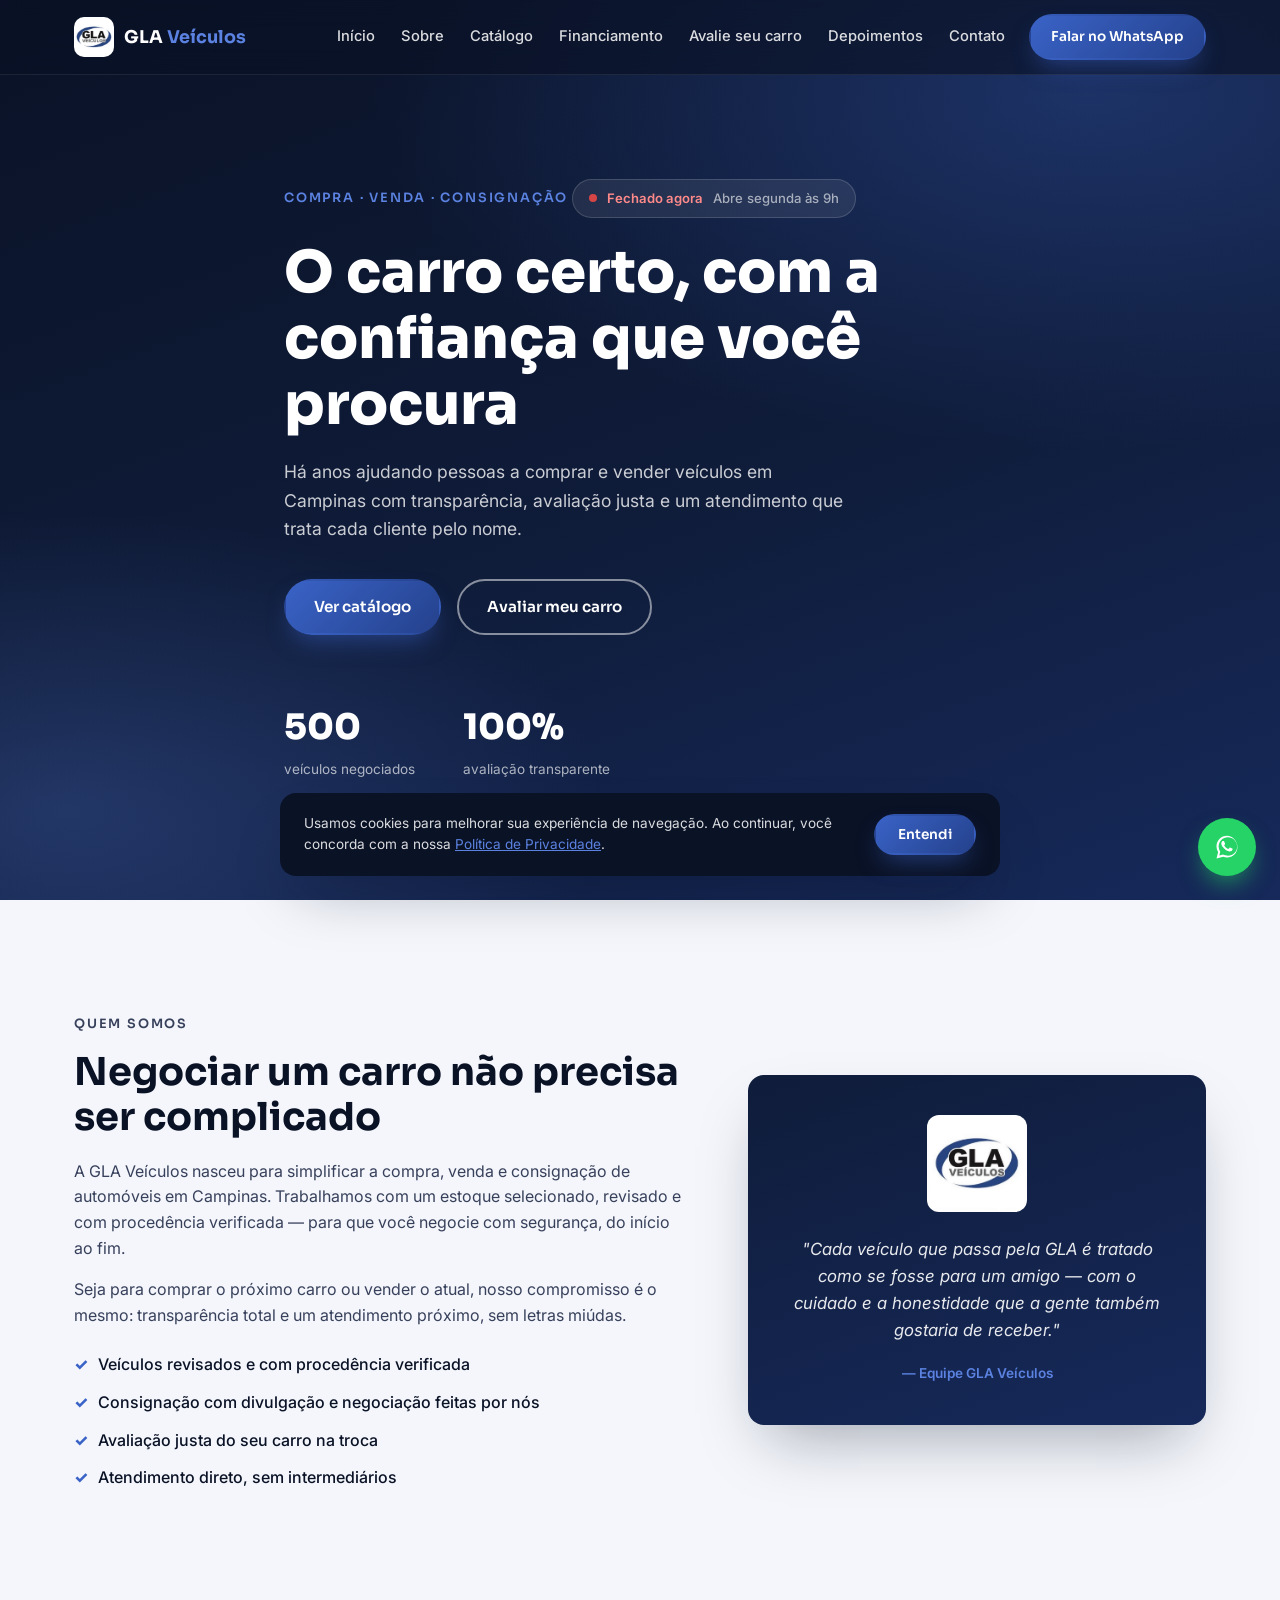
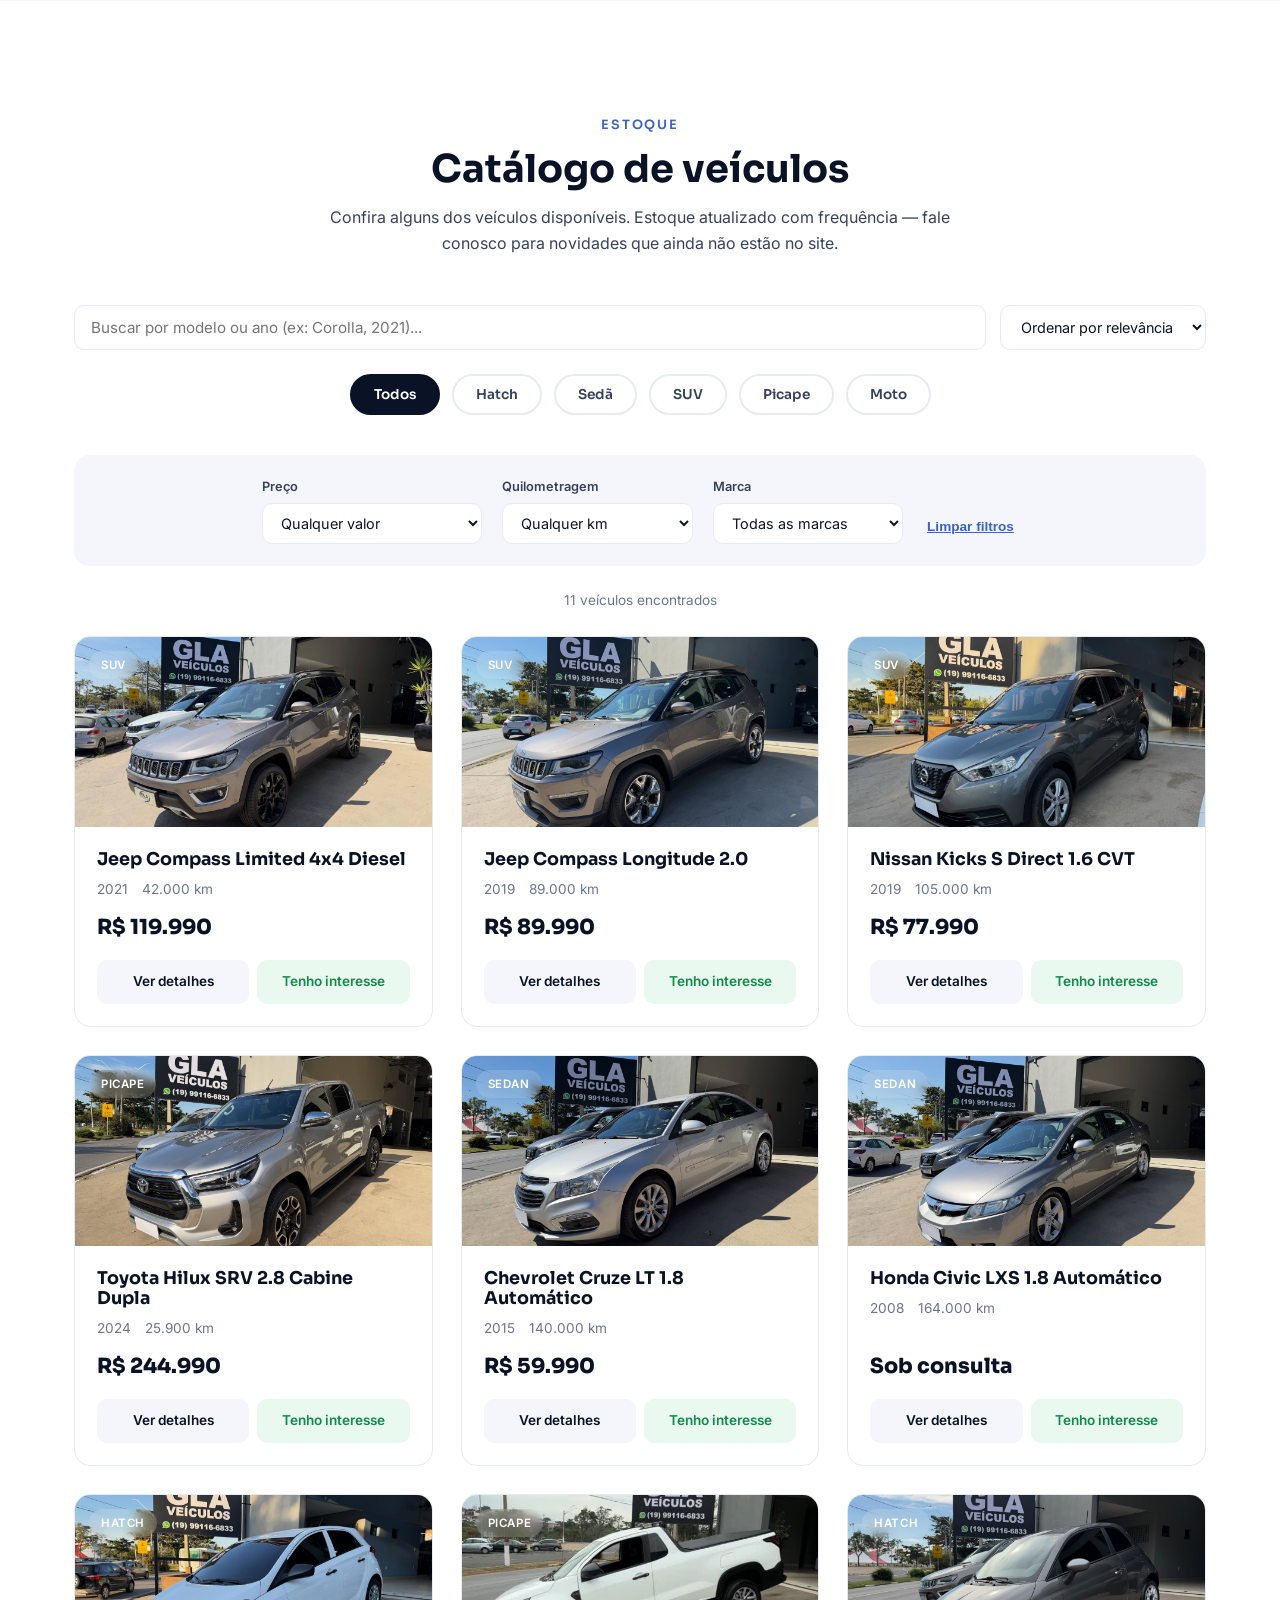
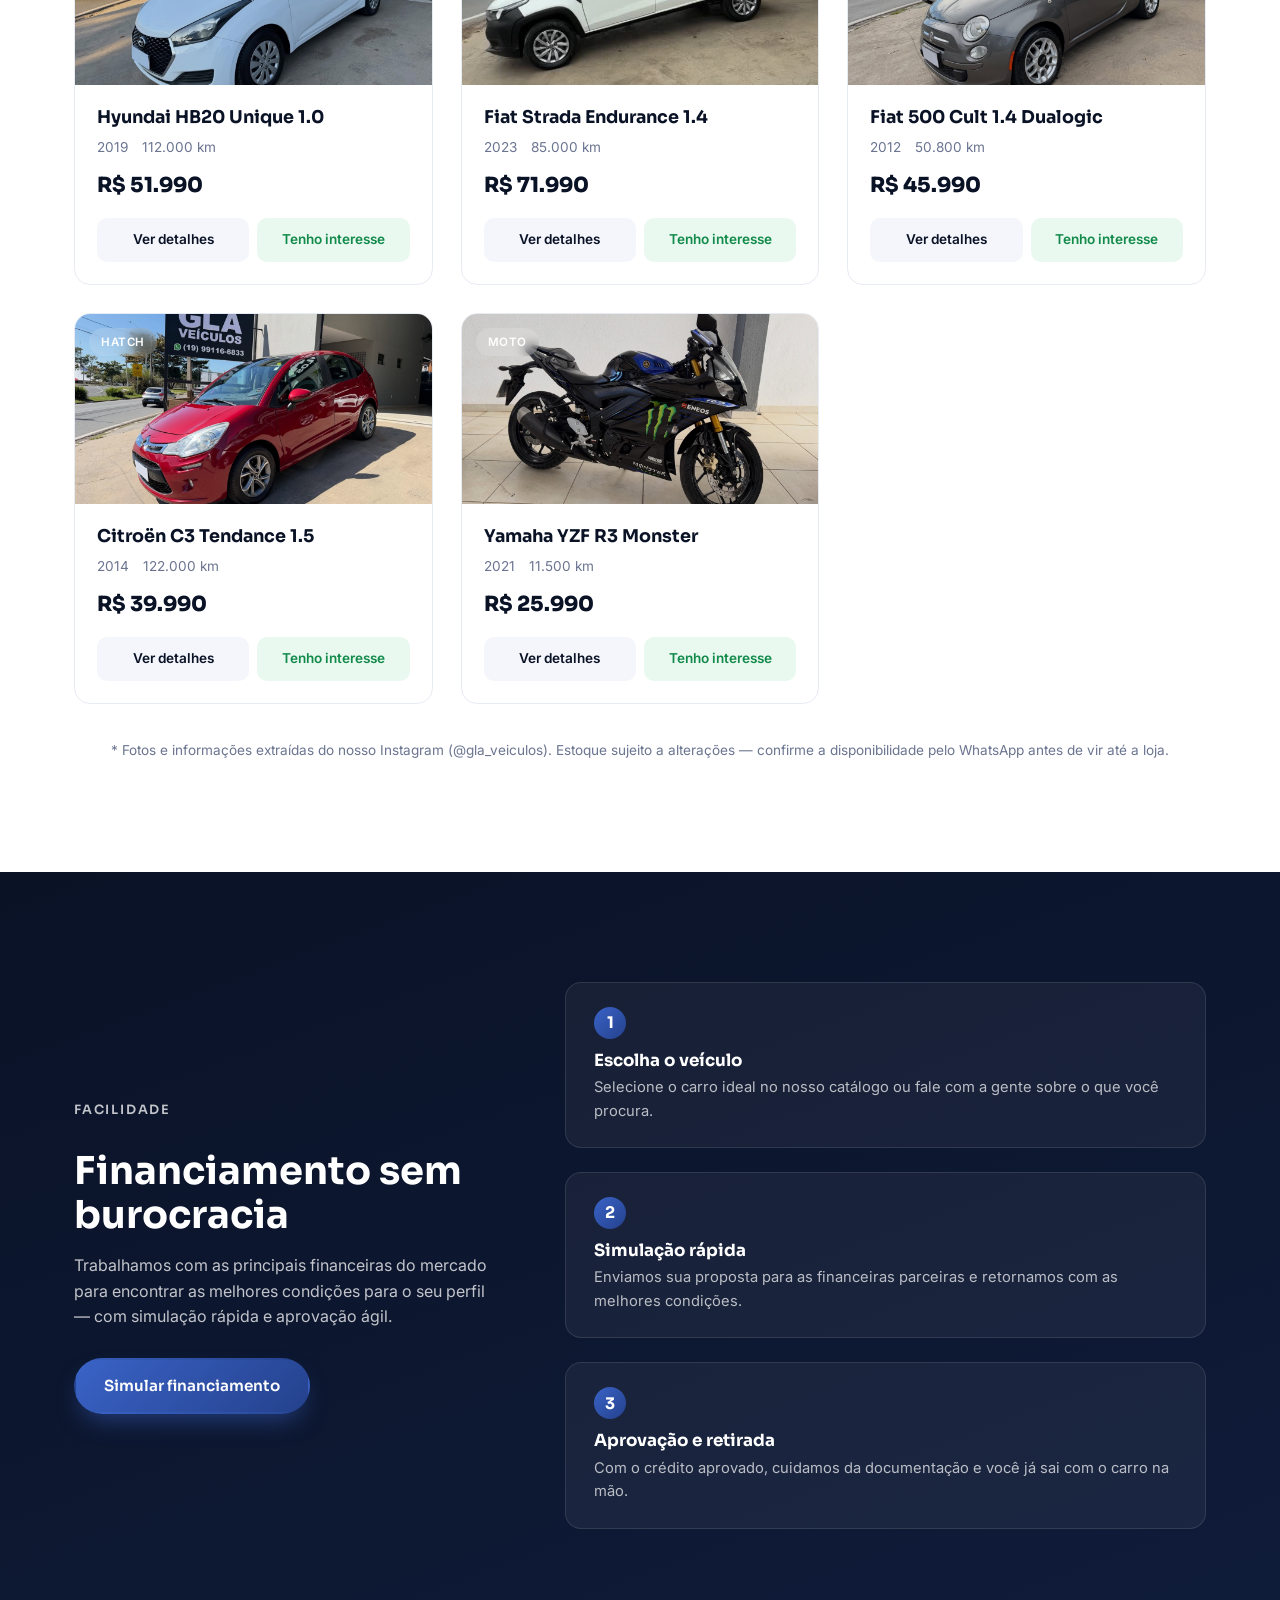
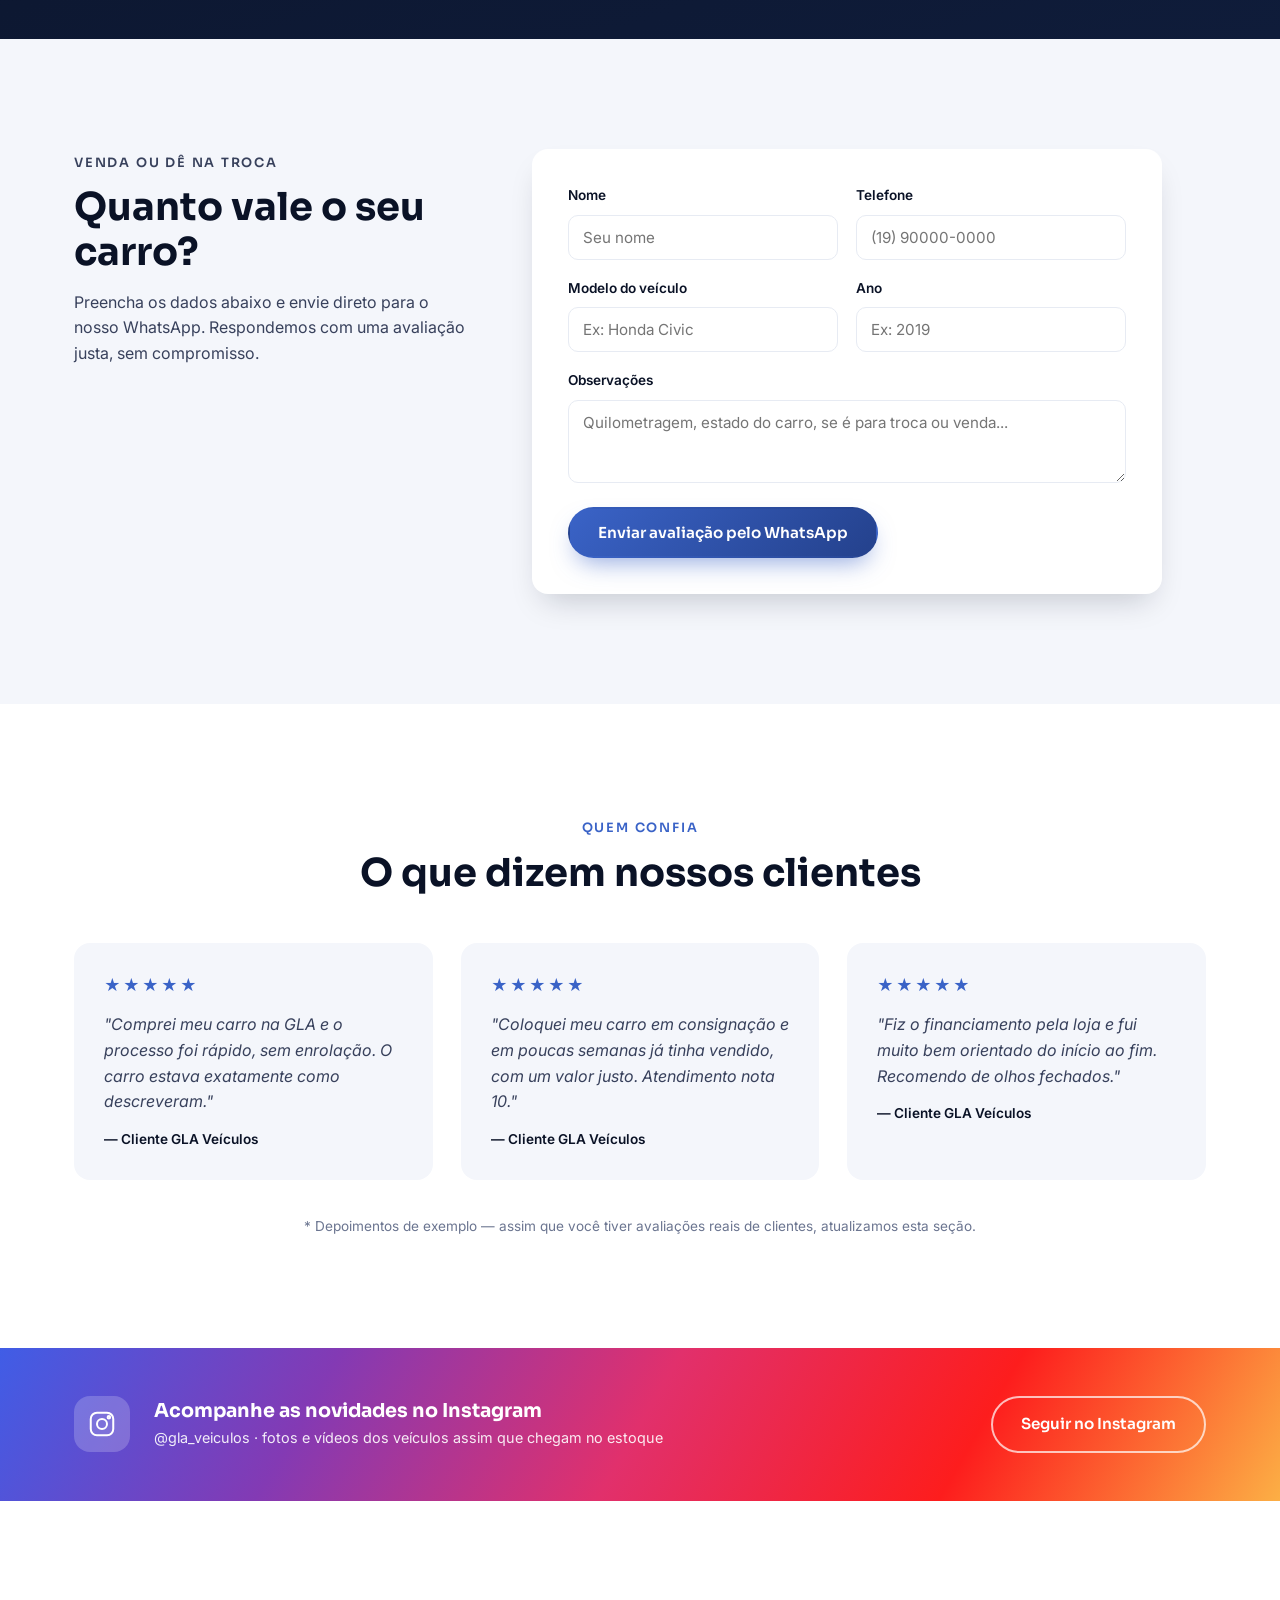
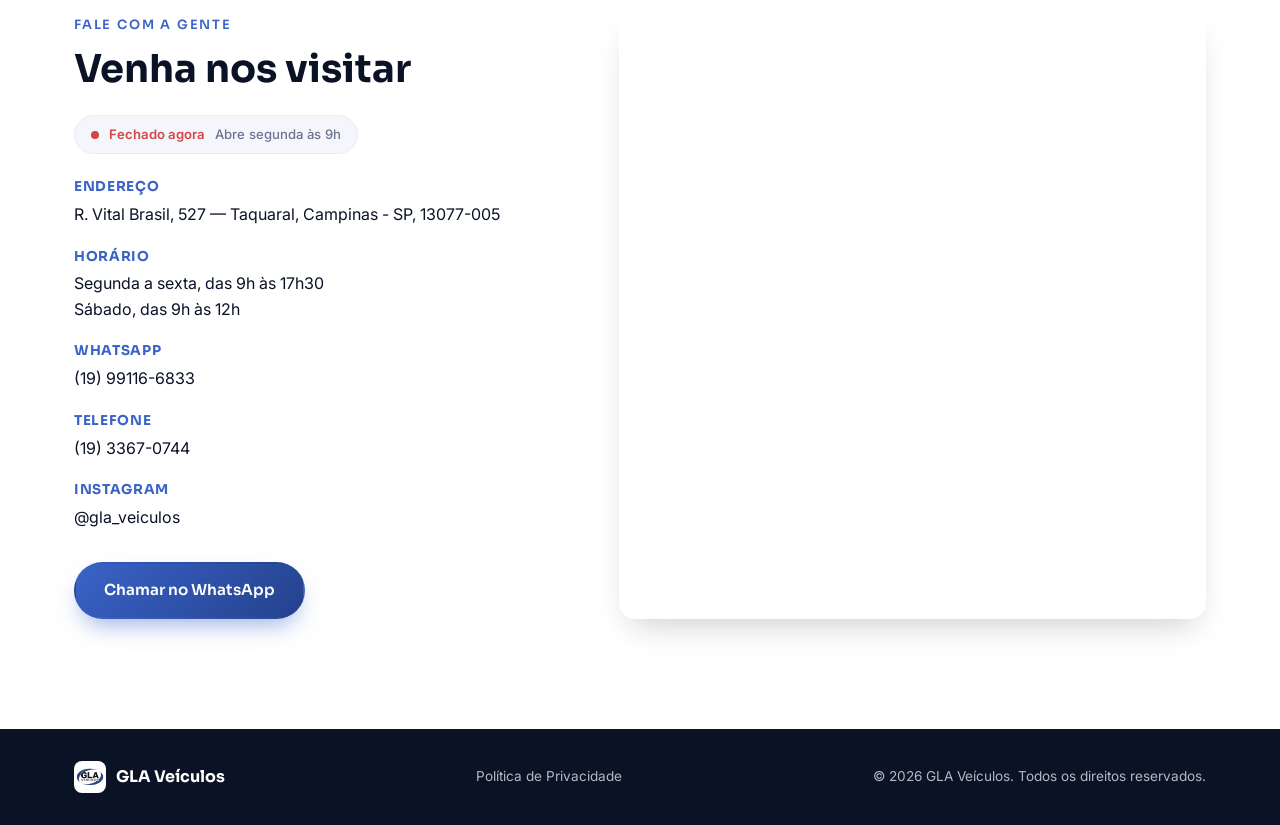
==== commit 141dbb71: "Remove estatística de seguidores no Instagram e corrige quebra de linha do 100% Co-Authored-By: Clau" ====
--- a/index.html
+++ b/index.html
@@ -89,11 +89,7 @@
           <span class="stat-label">veículos negociados</span>
         </div>
         <div class="stat">
-          <span class="stat-num" data-count="774">0</span>
-          <span class="stat-label">clientes seguindo no Instagram</span>
-        </div>
-        <div class="stat">
-          <span class="stat-num" data-count="100">0</span><span class="stat-suffix">%</span>
+          <span class="stat-value"><span class="stat-num" data-count="100">0</span><span class="stat-suffix">%</span></span>
           <span class="stat-label">avaliação transparente</span>
         </div>
       </div>
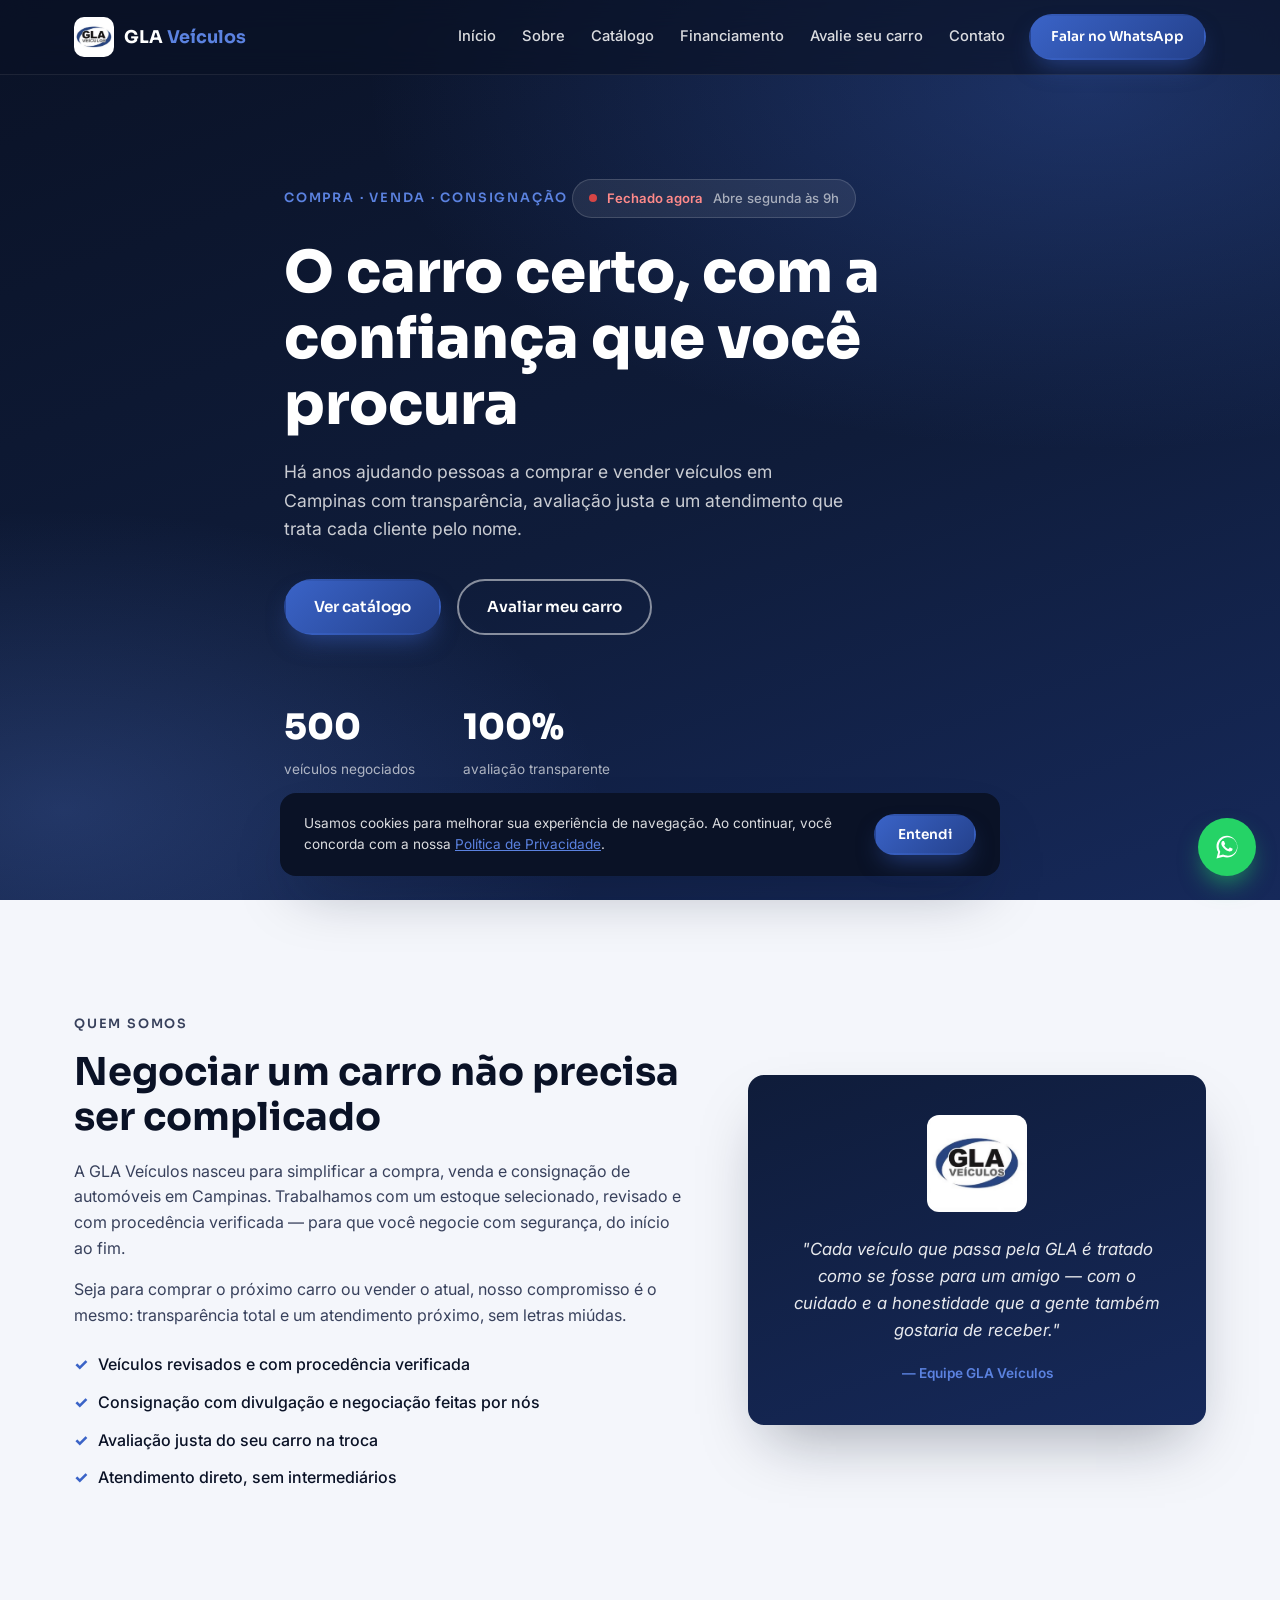
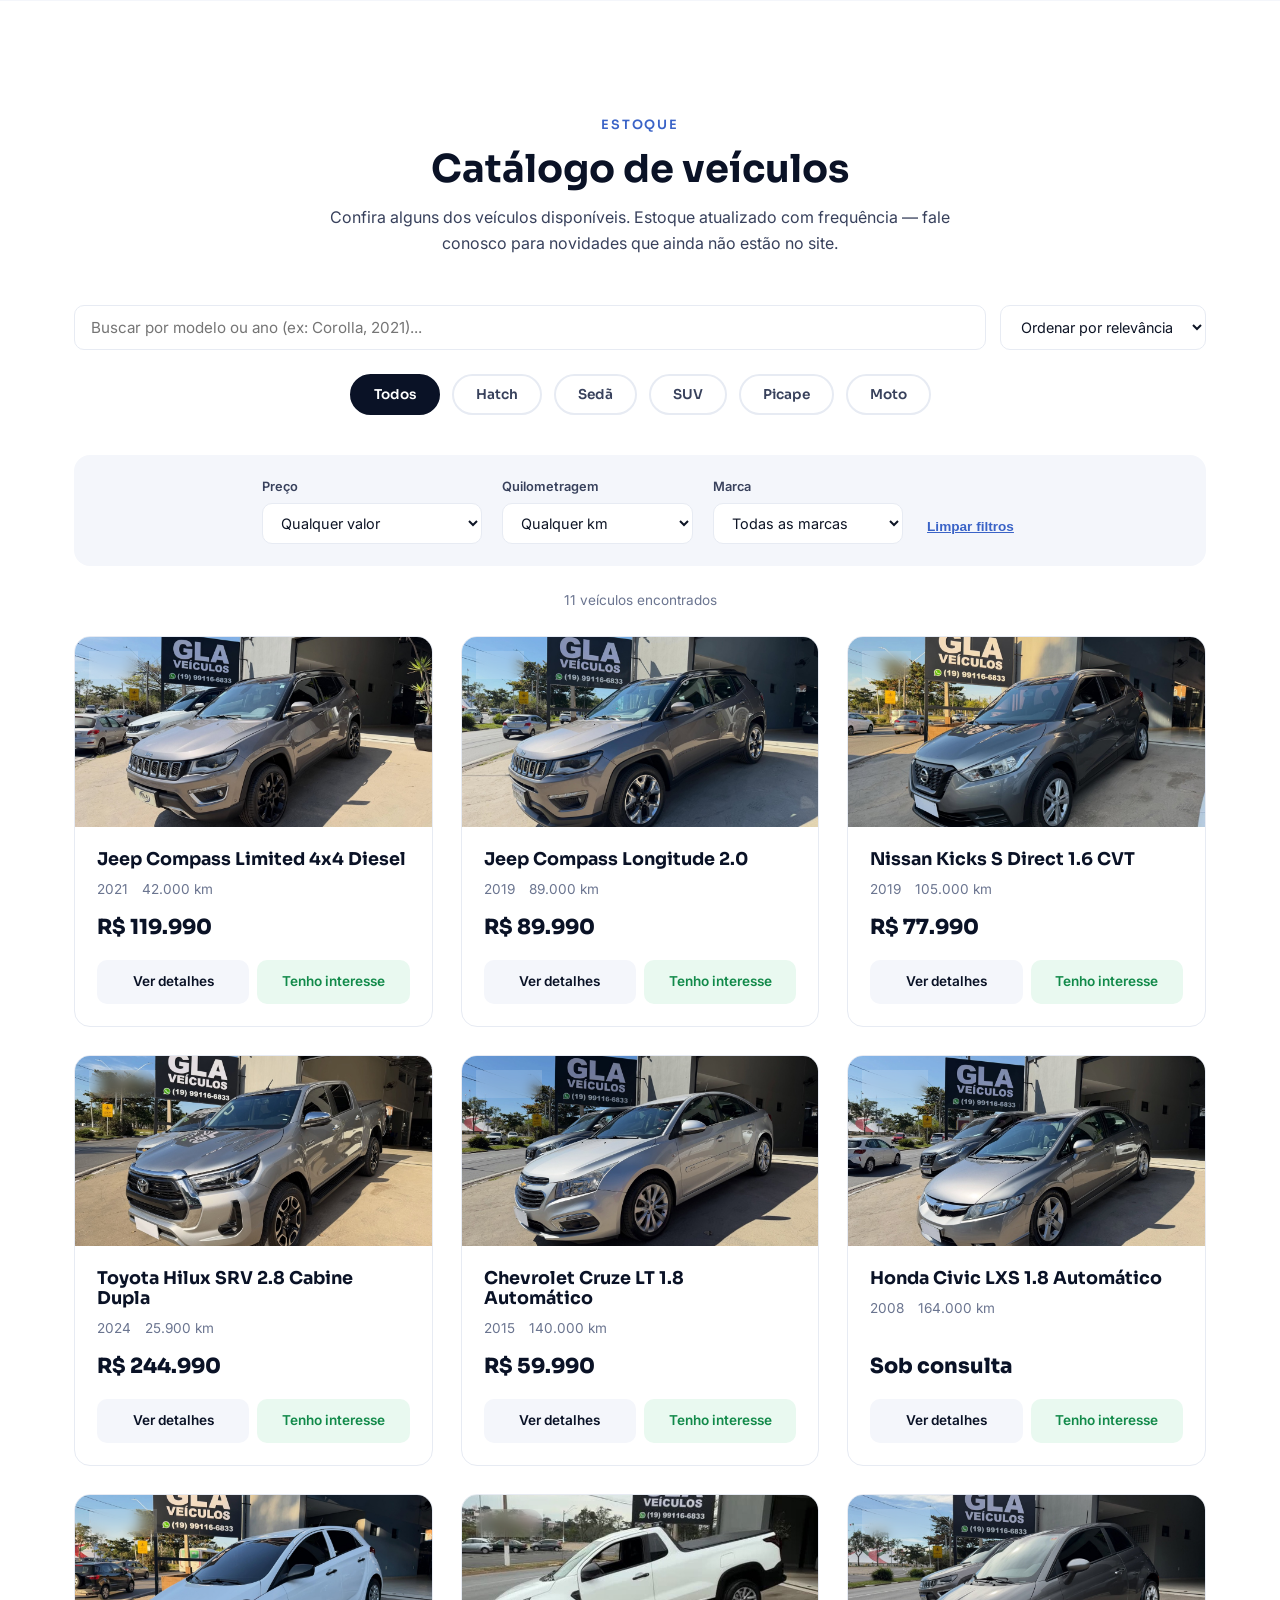
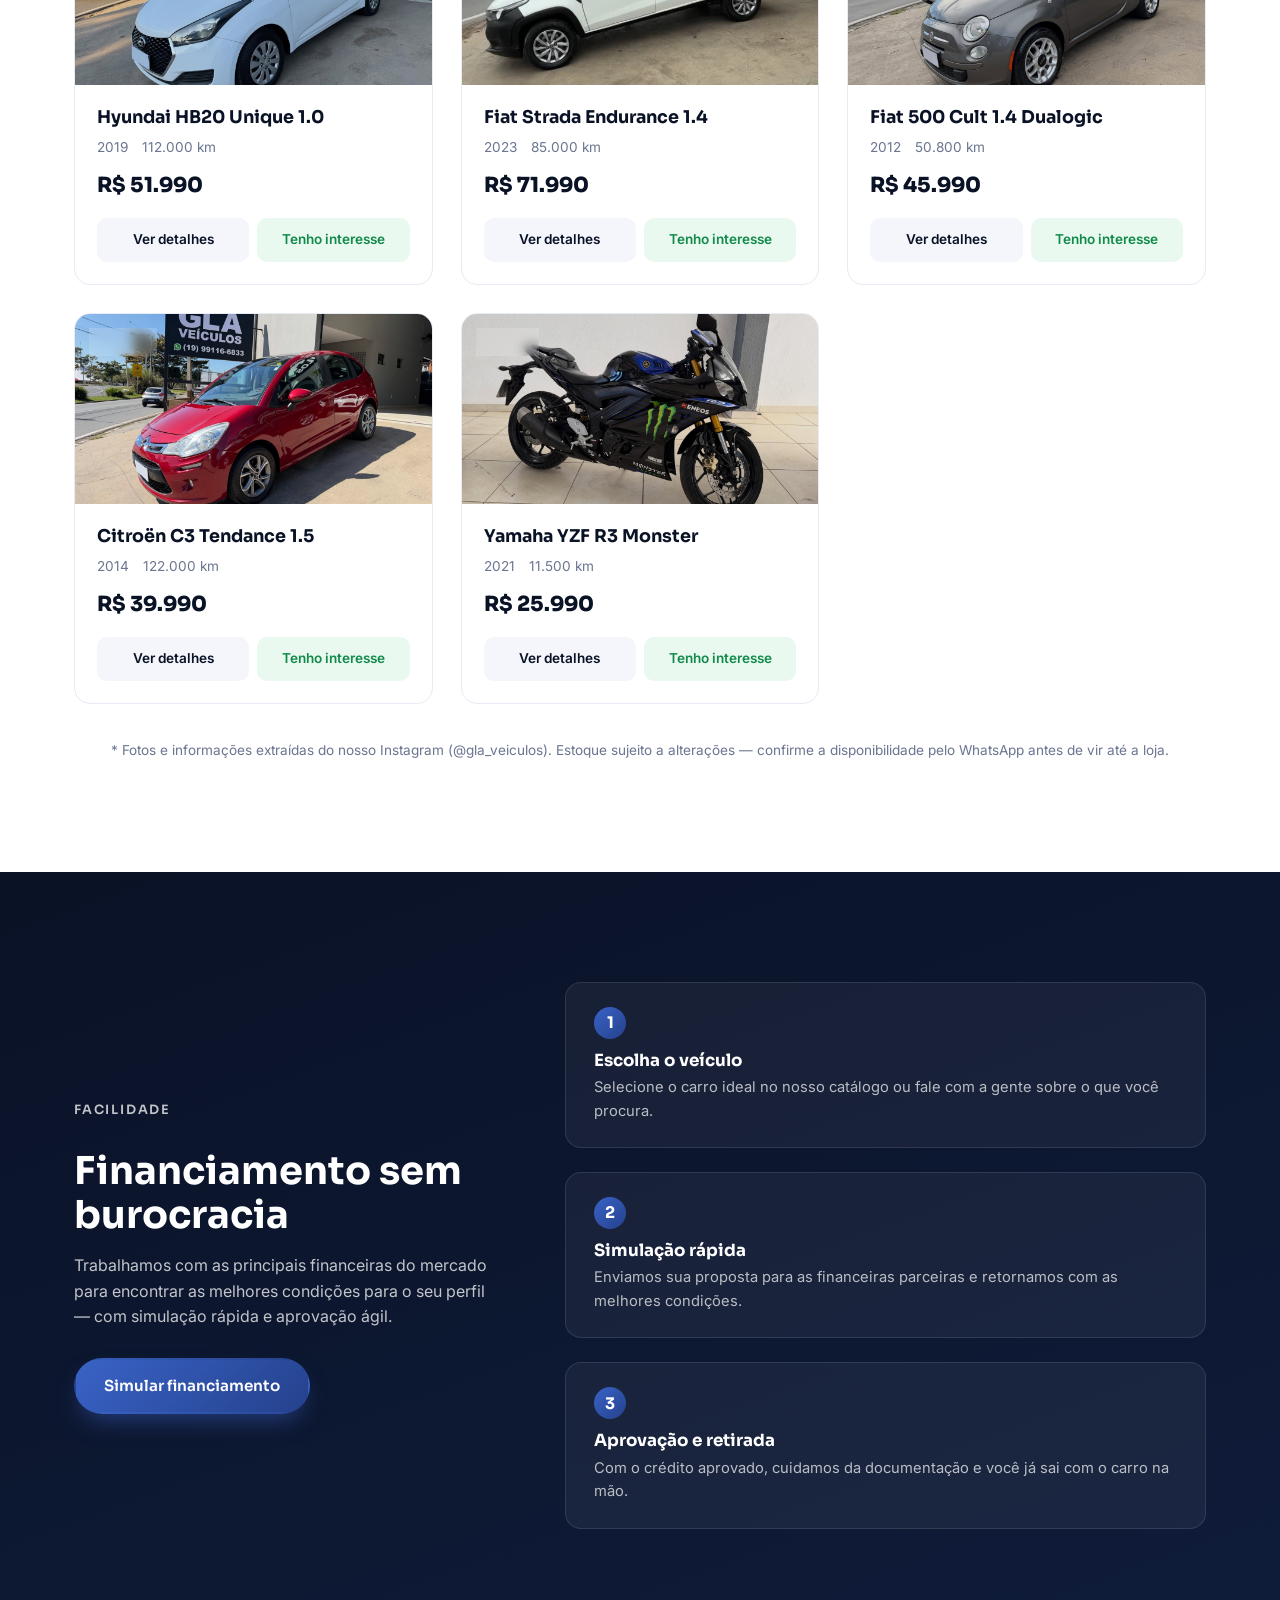
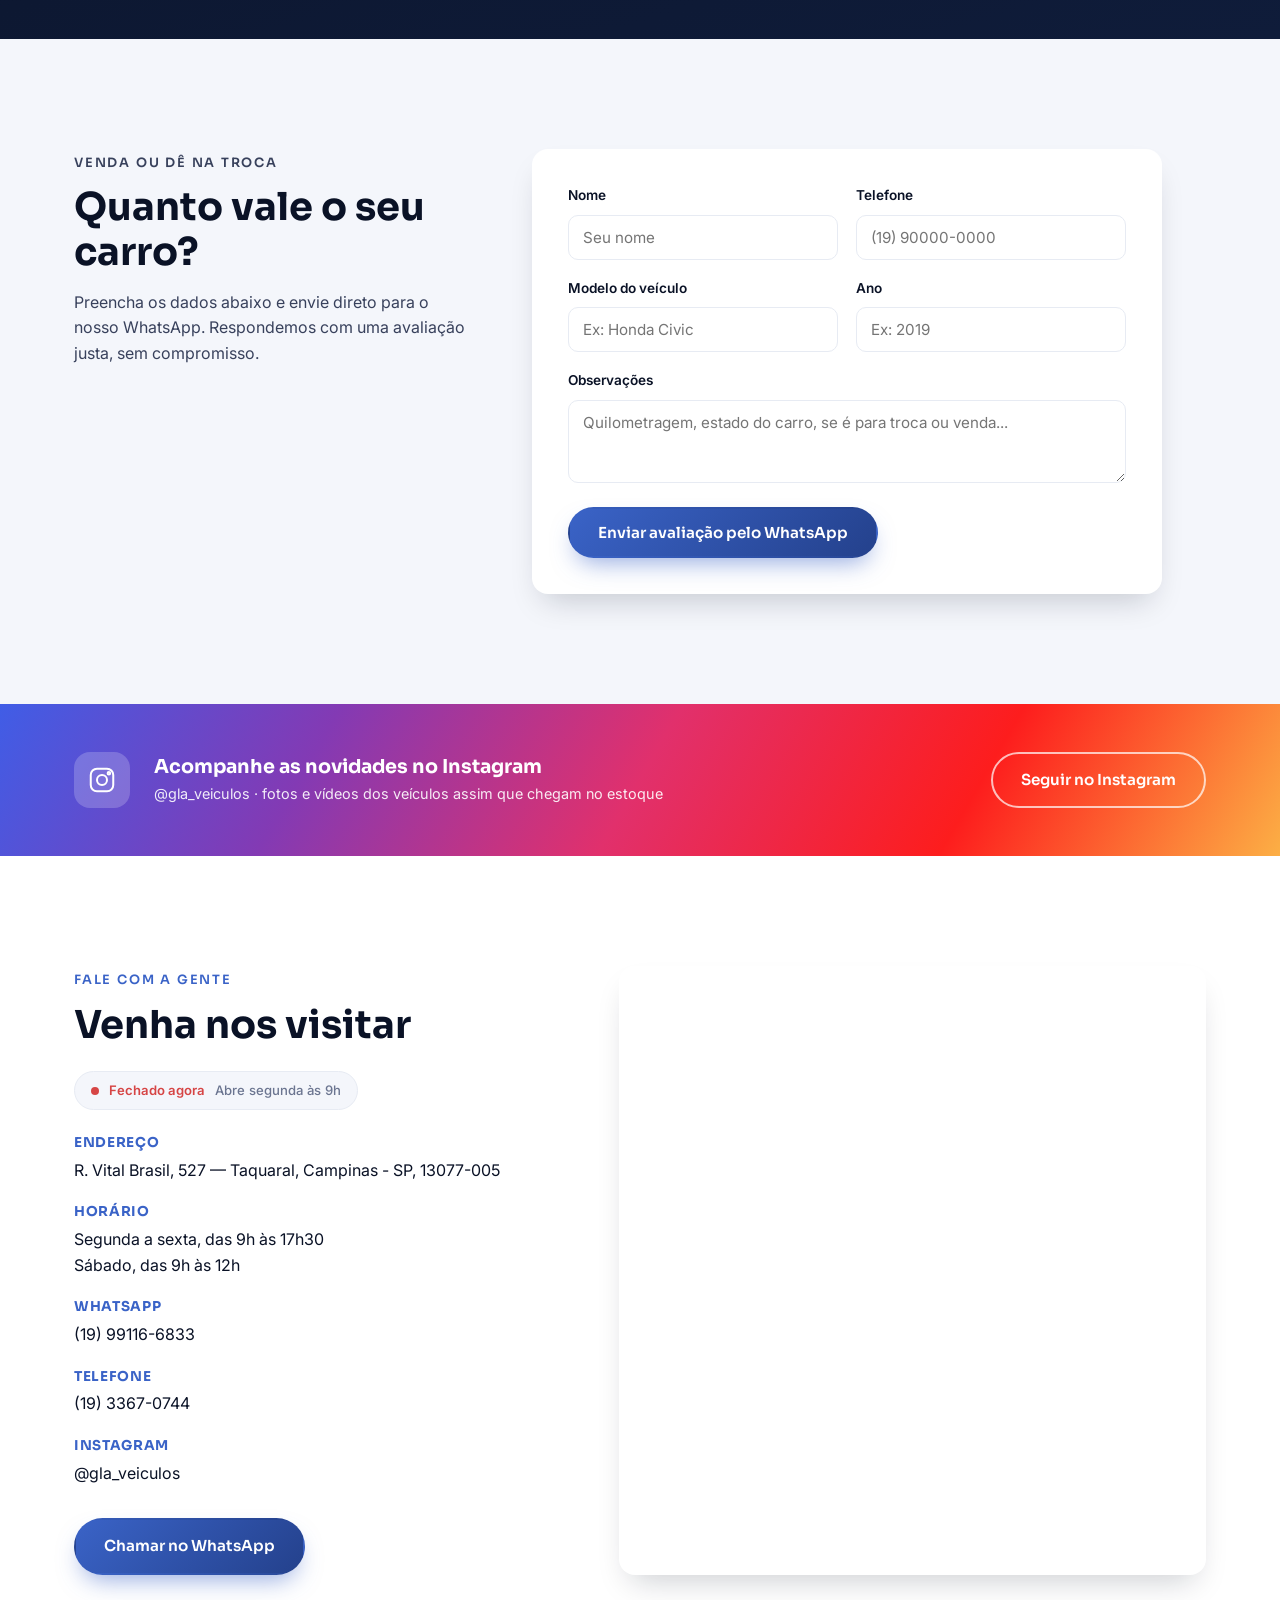
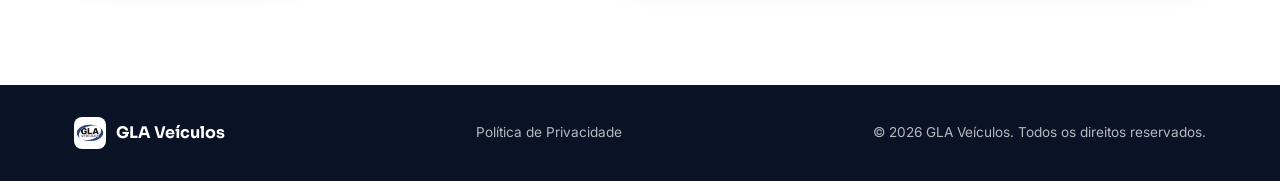
==== commit ec832759: "Remove a seção de depoimentos do site público Co-Authored-By: Claude Sonnet 5 <noreply@anthropic.com" ====
--- a/index.html
+++ b/index.html
@@ -56,7 +56,6 @@
       <a href="#catalogo">Catálogo</a>
       <a href="#financiamento">Financiamento</a>
       <a href="#avalie">Avalie seu carro</a>
-      <a href="#depoimentos">Depoimentos</a>
       <a href="#contato">Contato</a>
     </nav>
     <a href="https://wa.me/5519991166833" target="_blank" rel="noopener" class="btn btn-primary btn-header">Falar no WhatsApp</a>
@@ -257,34 +256,6 @@
     </div>
   </section>
 
-  <!-- DEPOIMENTOS -->
-  <section id="depoimentos" class="depoimentos">
-    <div class="container">
-      <div class="section-head reveal">
-        <p class="eyebrow">Quem confia</p>
-        <h2>O que dizem nossos clientes</h2>
-      </div>
-      <div class="depoimentos-grid reveal">
-        <div class="depoimento-card">
-          <div class="stars">★★★★★</div>
-          <p>"Comprei meu carro na GLA e o processo foi rápido, sem enrolação. O carro estava exatamente como descreveram."</p>
-          <span class="depoimento-autor">— Cliente GLA Veículos</span>
-        </div>
-        <div class="depoimento-card">
-          <div class="stars">★★★★★</div>
-          <p>"Coloquei meu carro em consignação e em poucas semanas já tinha vendido, com um valor justo. Atendimento nota 10."</p>
-          <span class="depoimento-autor">— Cliente GLA Veículos</span>
-        </div>
-        <div class="depoimento-card">
-          <div class="stars">★★★★★</div>
-          <p>"Fiz o financiamento pela loja e fui muito bem orientado do início ao fim. Recomendo de olhos fechados."</p>
-          <span class="depoimento-autor">— Cliente GLA Veículos</span>
-        </div>
-      </div>
-      <p class="catalogo-note reveal">* Depoimentos de exemplo — assim que você tiver avaliações reais de clientes, atualizamos esta seção.</p>
-    </div>
-  </section>
-
   <!-- INSTAGRAM CTA -->
   <section class="instagram-cta reveal">
     <div class="container instagram-cta-inner">
@@ -370,7 +341,7 @@
 
 <script src="cars-data.js"></script>
 <script src="common.js"></script>
-<script src="fetch-sheet.js?v=2"></script>
+<script src="fetch-sheet.js"></script>
 <script src="script.js"></script>
 </body>
 </html>
--- a/style.css
+++ b/style.css
@@ -449,21 +449,6 @@
 .avalie-form input:focus, .avalie-form textarea:focus { outline: none; border-color: var(--blue-500); }
 .avalie-form button { align-self: flex-start; margin-top: 6px; }
 
-/* DEPOIMENTOS */
-.depoimentos { padding: 110px 0; }
-.depoimentos-grid { display: grid; grid-template-columns: repeat(3, 1fr); gap: 28px; }
-.depoimento-card {
-  background: var(--gray-100);
-  border-radius: var(--radius);
-  padding: 30px;
-  display: flex;
-  flex-direction: column;
-  gap: 14px;
-}
-.stars { color: var(--blue-500); letter-spacing: 2px; }
-.depoimento-card p { color: var(--gray-700); font-style: italic; }
-.depoimento-autor { font-weight: 600; font-size: 0.85rem; color: var(--navy-950); }
-
 /* CONTATO */
 .contato { padding: 110px 0; }
 .contato-inner { display: grid; grid-template-columns: 0.9fr 1.1fr; gap: 64px; align-items: stretch; }
@@ -690,7 +675,6 @@
   .nav-toggle { display: flex; }
   .sobre-inner, .financiamento-inner, .avalie-inner, .contato-inner { grid-template-columns: 1fr; }
   .catalogo-grid { grid-template-columns: repeat(2, 1fr); }
-  .depoimentos-grid { grid-template-columns: 1fr; }
   .form-row { grid-template-columns: 1fr; }
   .carro-conteudo { grid-template-columns: 1fr; gap: 32px; }
 
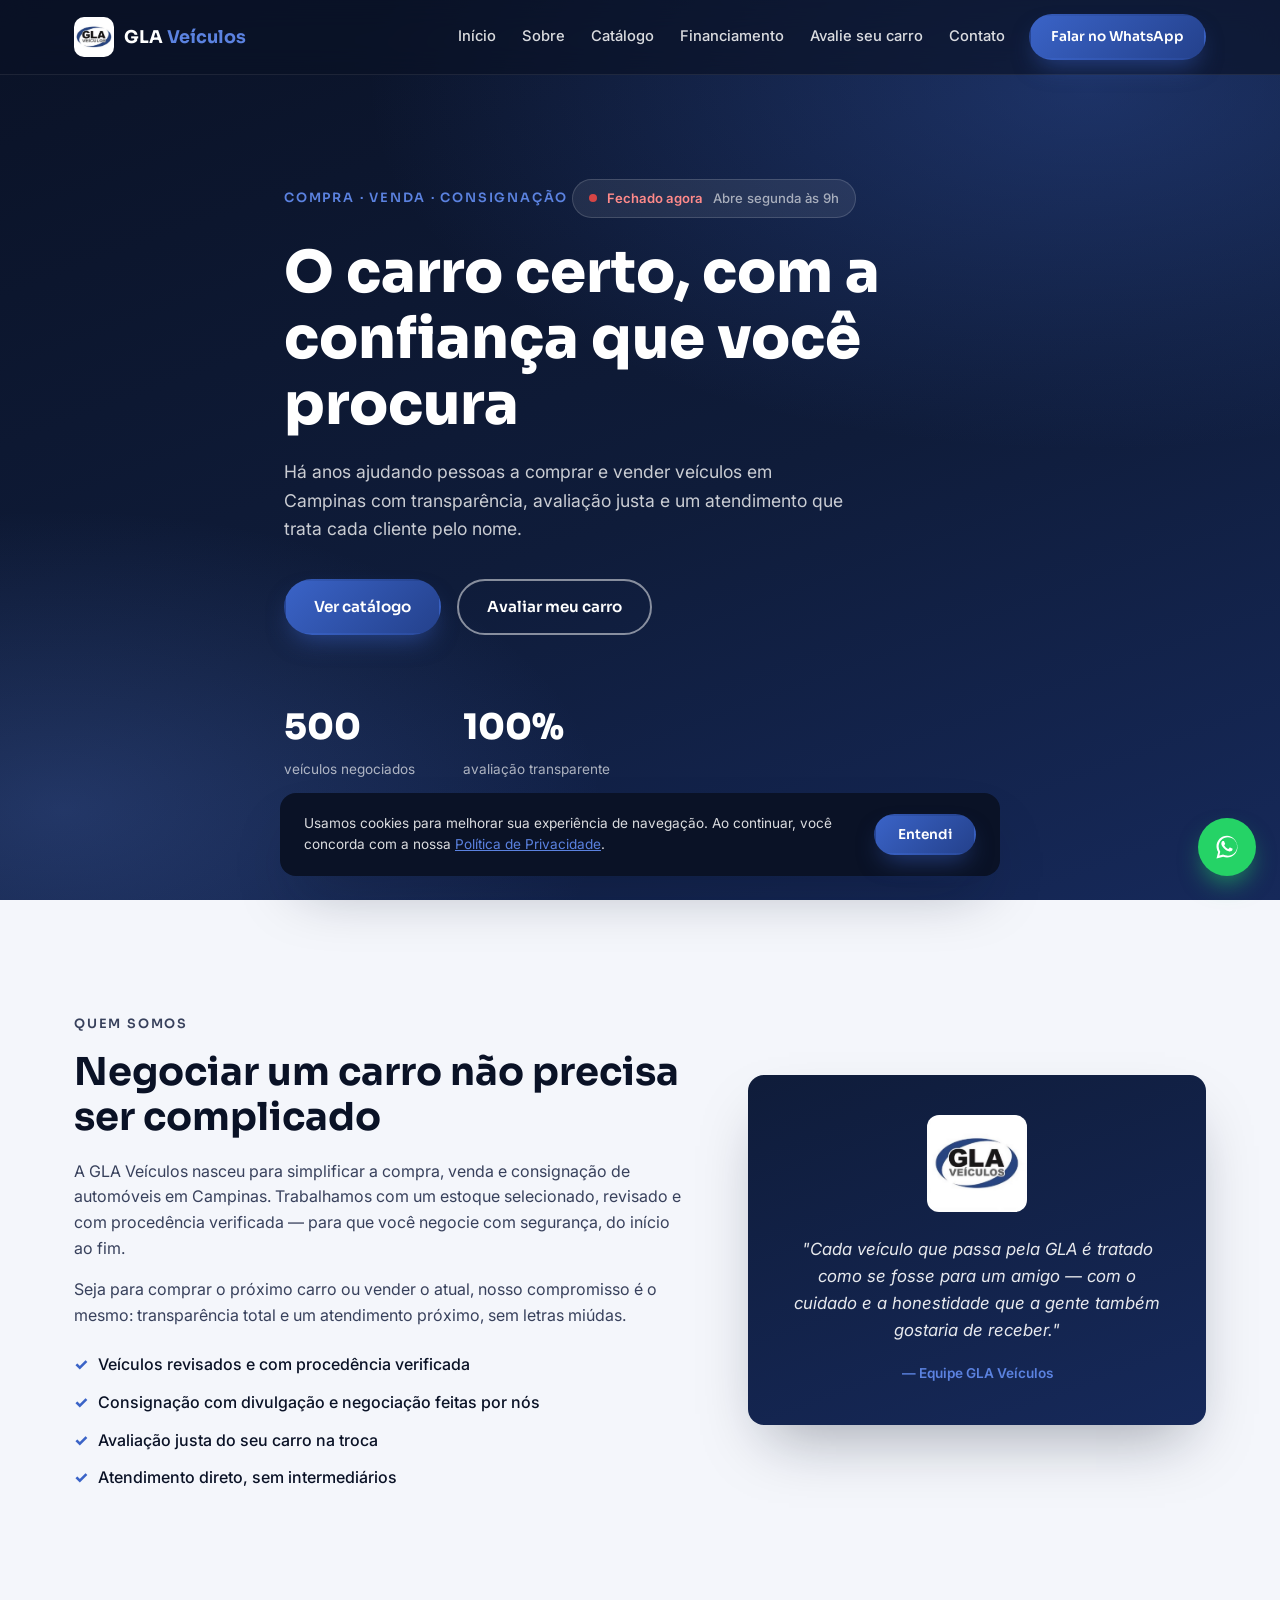
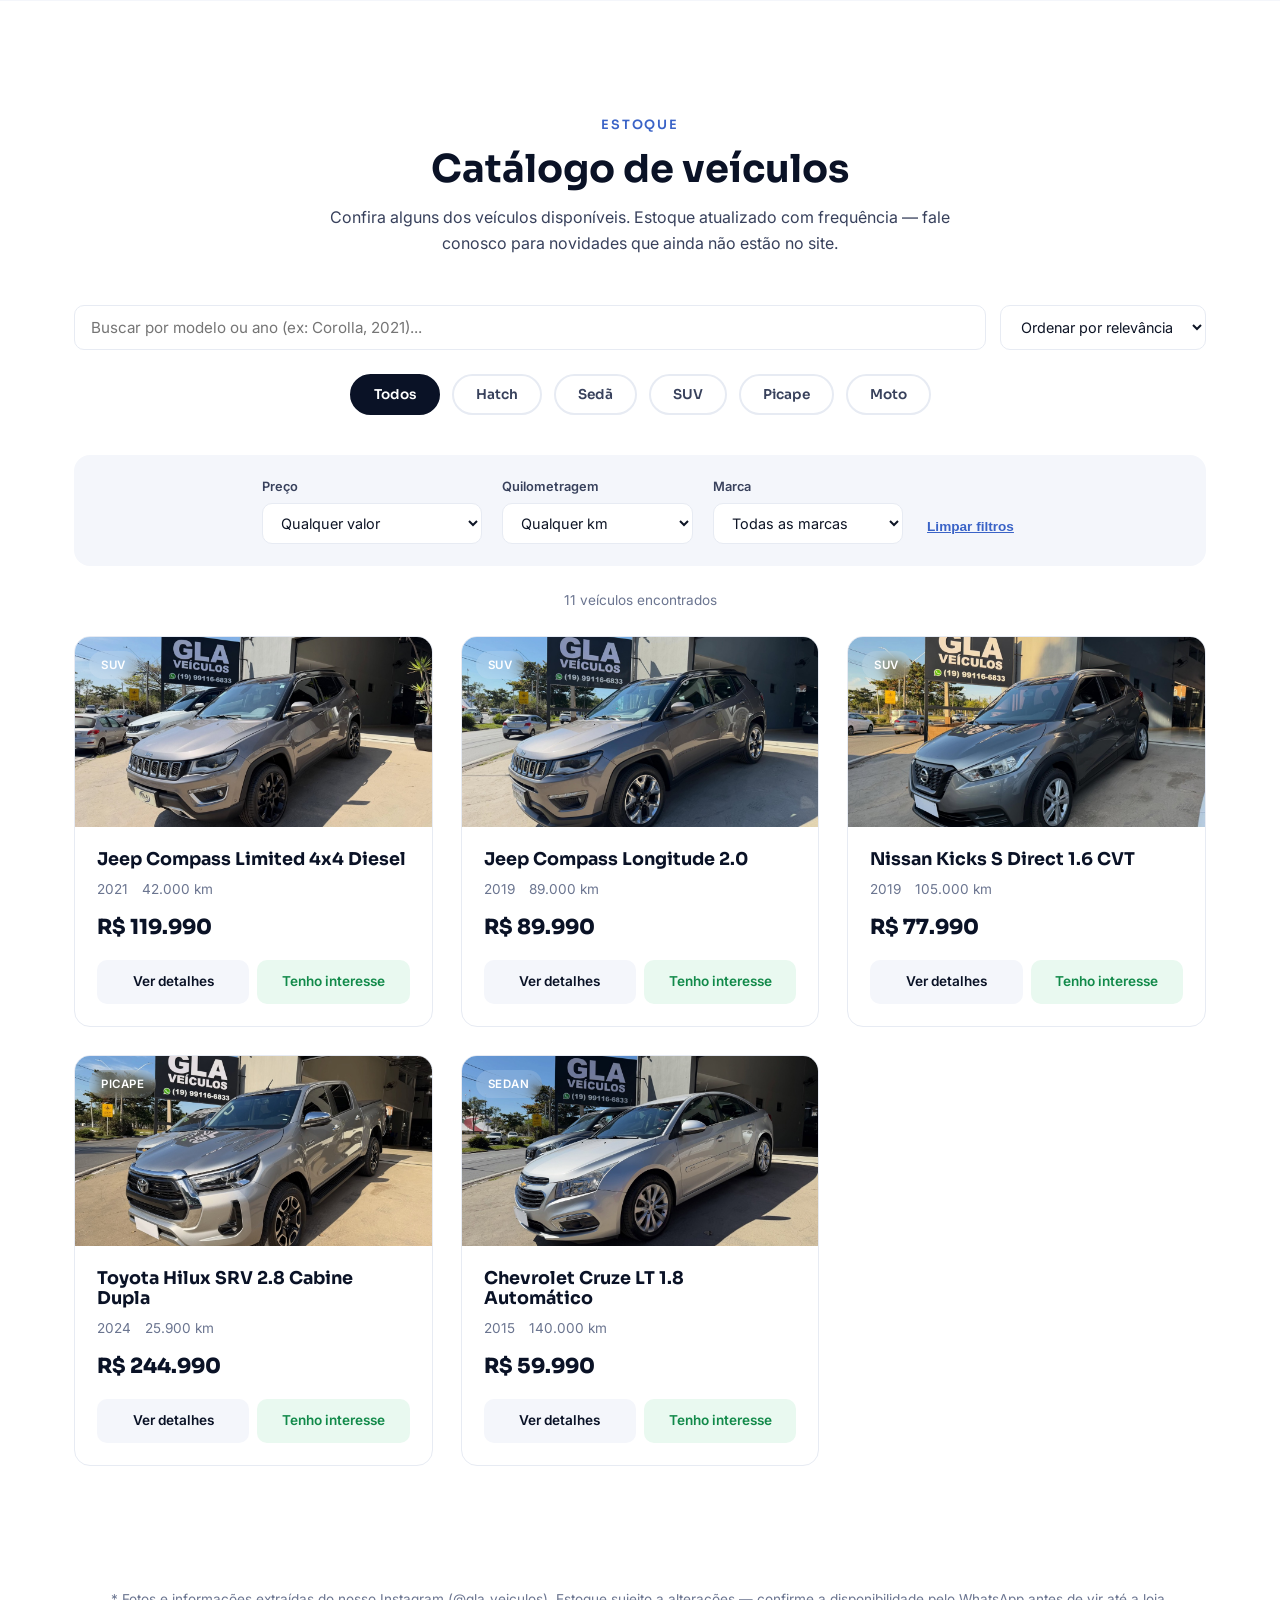
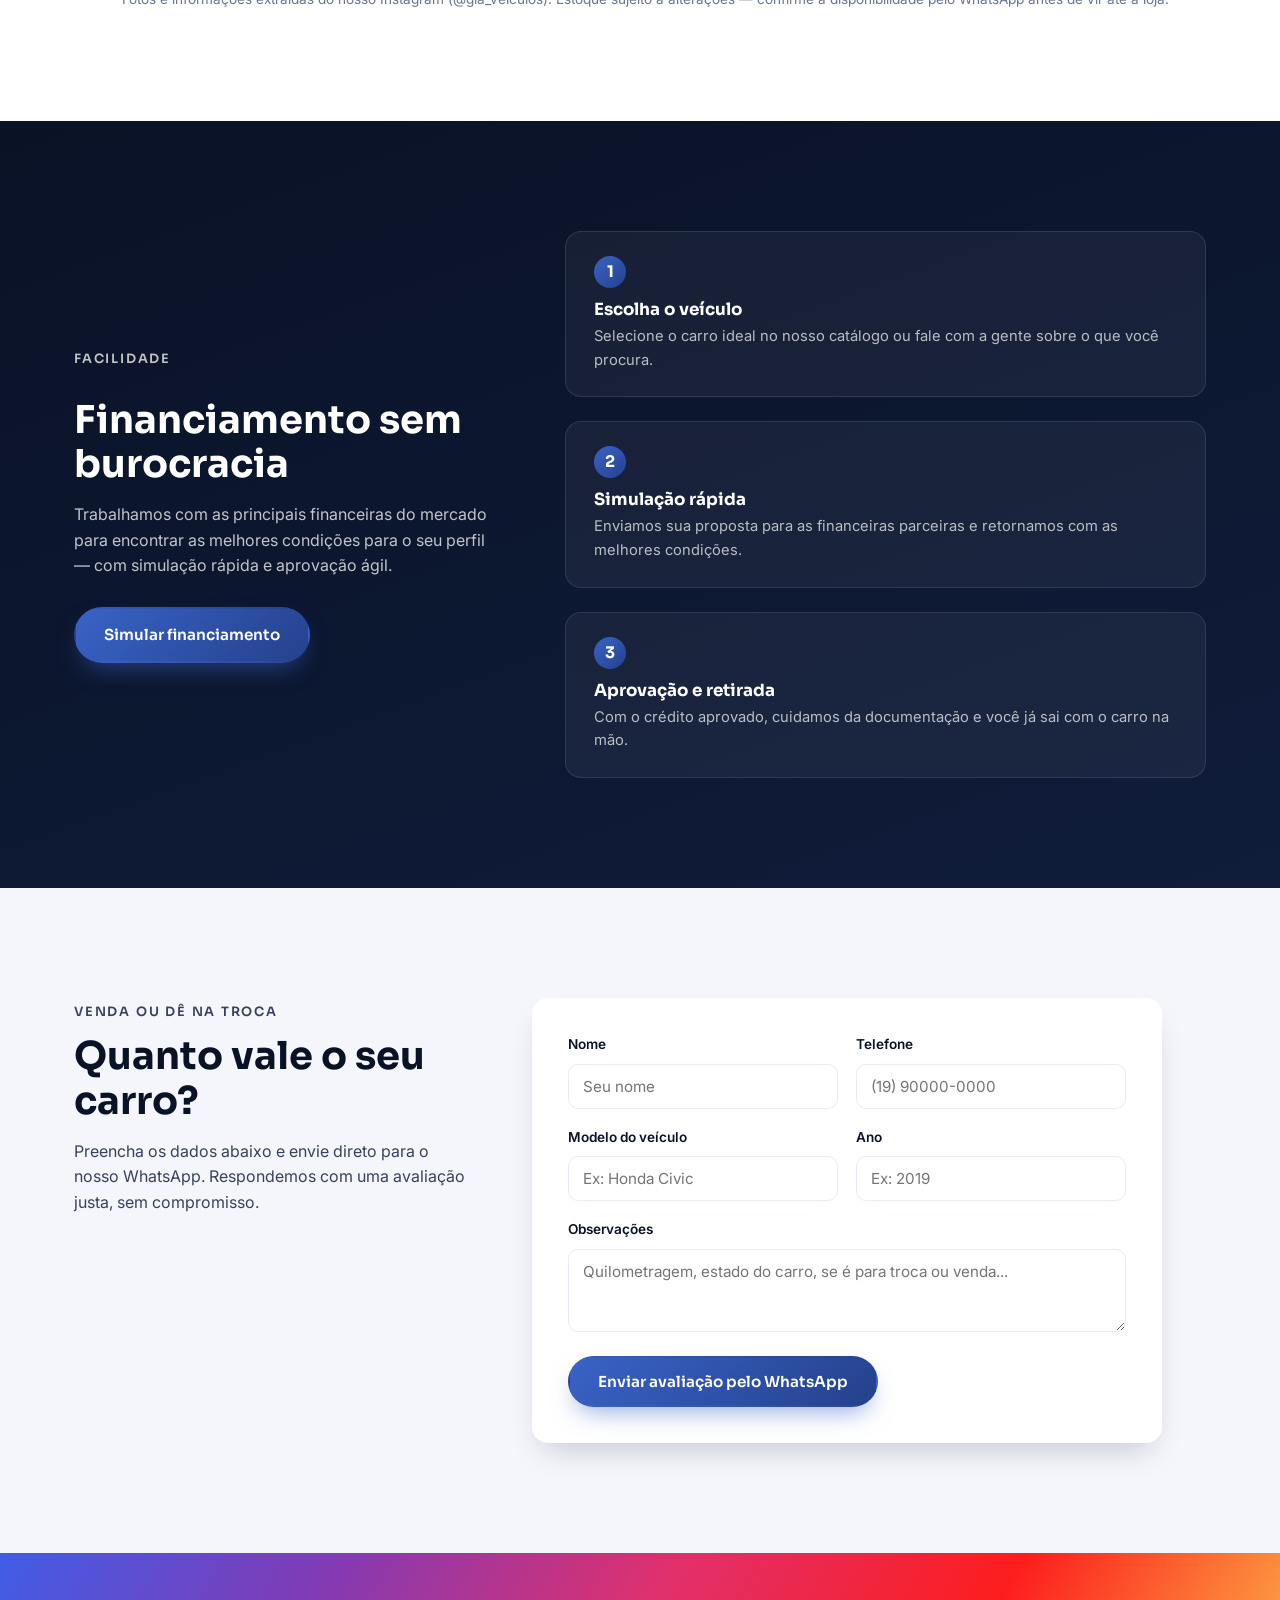
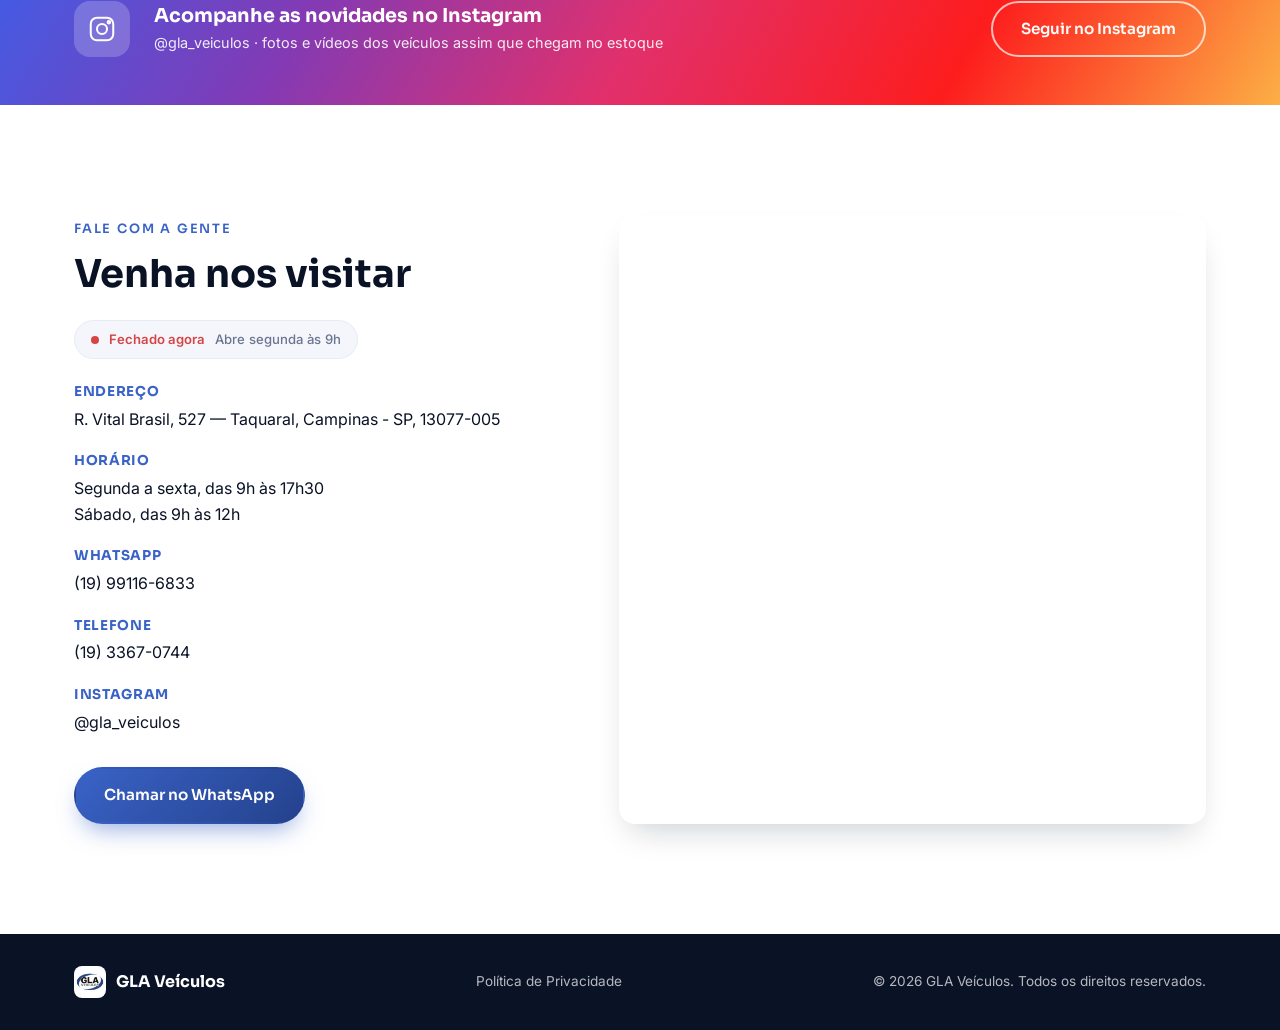
==== commit 4e9761af: "Limita o catálogo a 5 veículos por padrão, com botão para ver o estoque completo Co-Authored-By: Cla" ====
--- a/index.html
+++ b/index.html
@@ -185,6 +185,10 @@
         <!-- Cards gerados via JS a partir de dados de exemplo -->
       </div>
 
+      <div class="catalogo-vermais" id="catalogoVerMais" hidden>
+        <button type="button" class="btn btn-outline" id="catalogoVerMaisBtn">Ver estoque completo</button>
+      </div>
+
       <p class="catalogo-note reveal">* Fotos e informações extraídas do nosso Instagram (@gla_veiculos). Estoque sujeito a alterações — confirme a disponibilidade pelo WhatsApp antes de vir até a loja.</p>
     </div>
   </section>
--- a/style.css
+++ b/style.css
@@ -391,6 +391,8 @@
 .car-cta-whatsapp { background: #e9f9f0; color: #128a4a; }
 .car-cta-whatsapp:hover { background: #25d366; color: var(--white); }
 
+.catalogo-vermais { display: flex; justify-content: center; margin-top: 36px; }
+
 .catalogo-note { text-align: center; color: var(--gray-500); font-size: 0.85rem; margin-top: 36px; }
 
 /* FINANCIAMENTO */
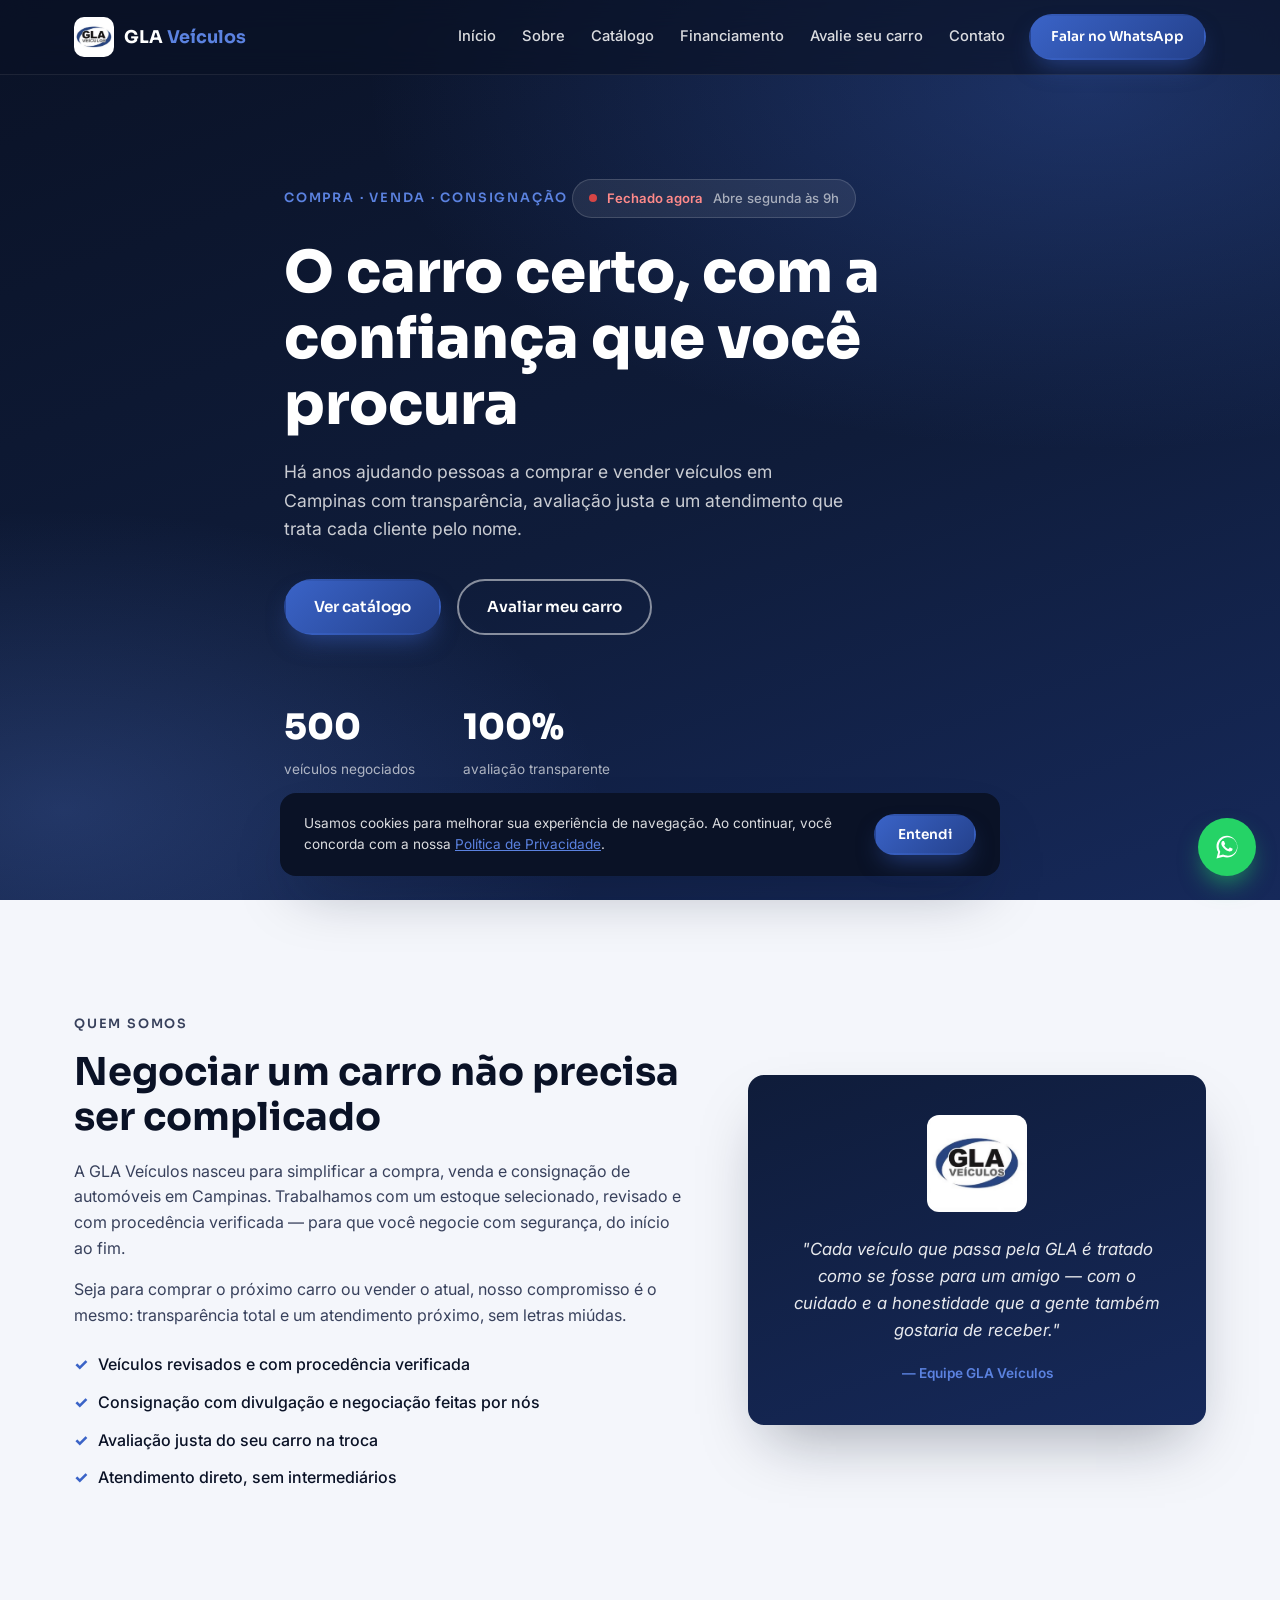
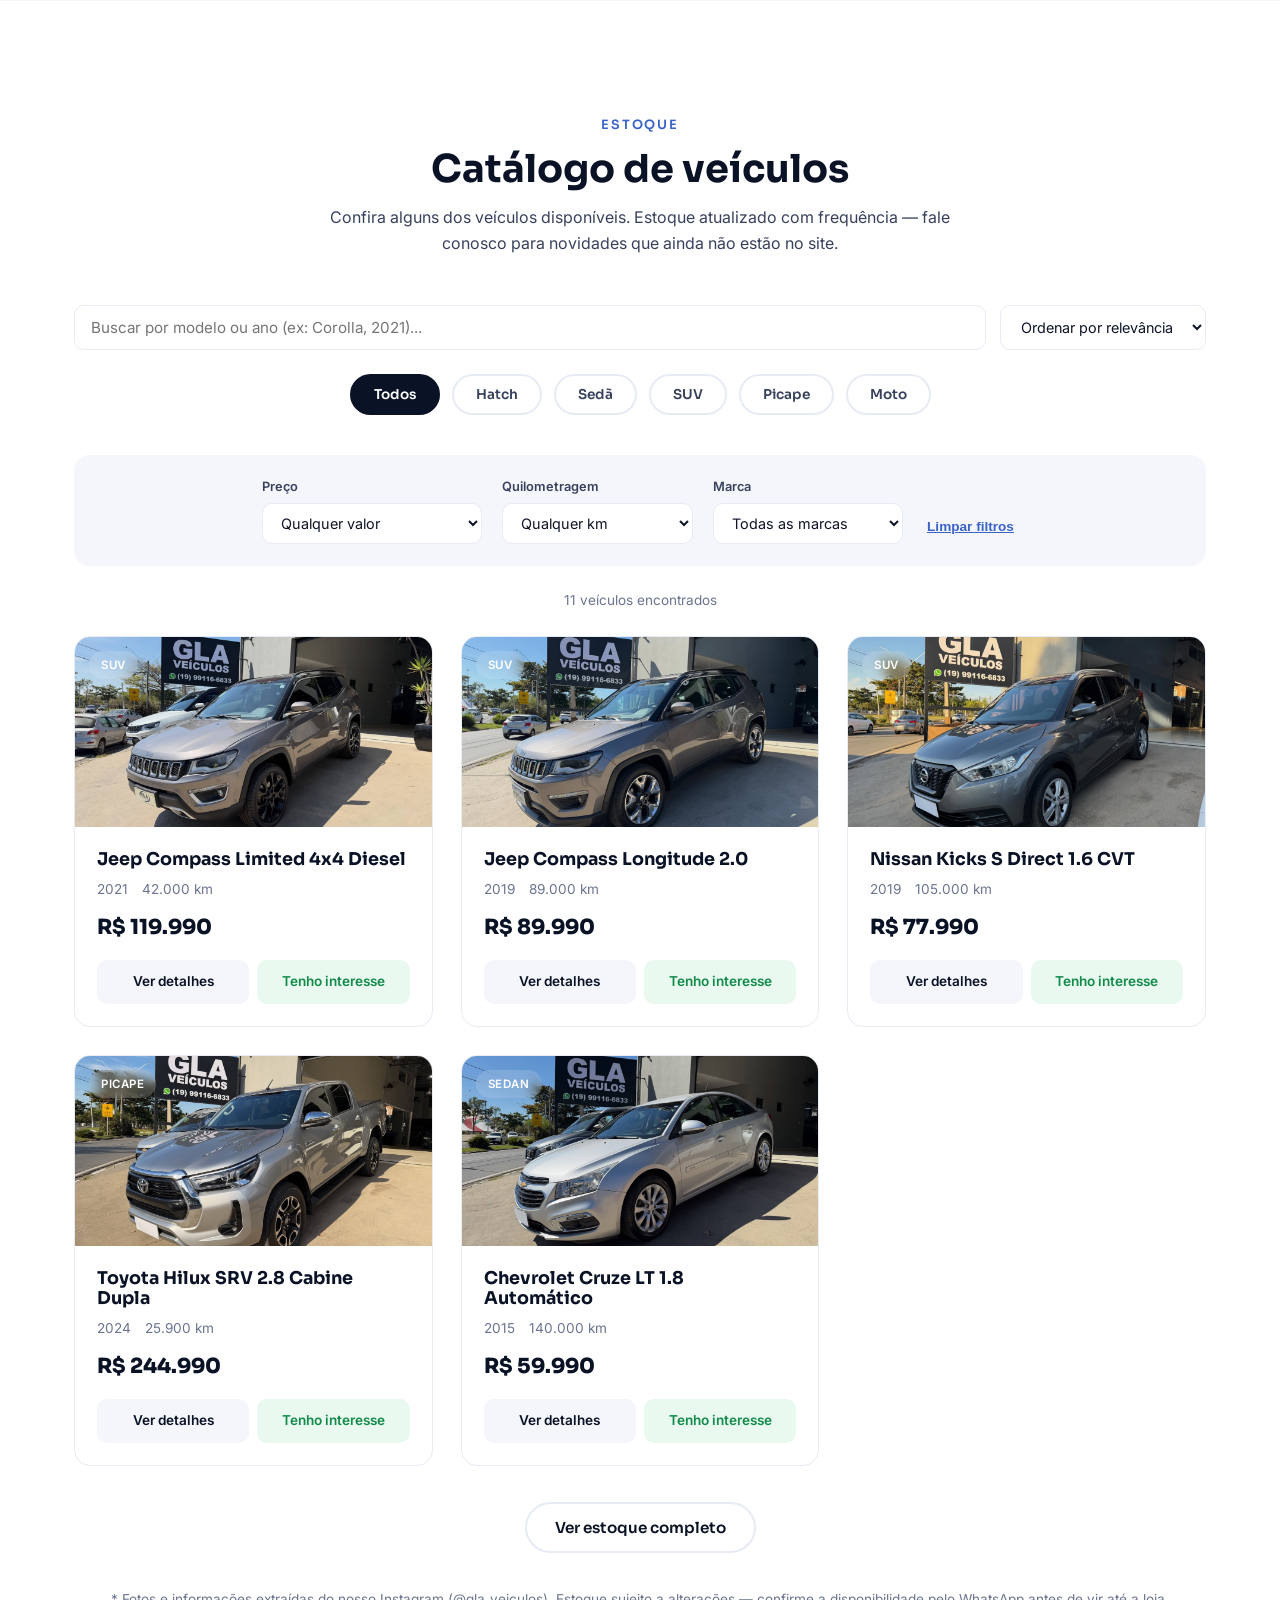
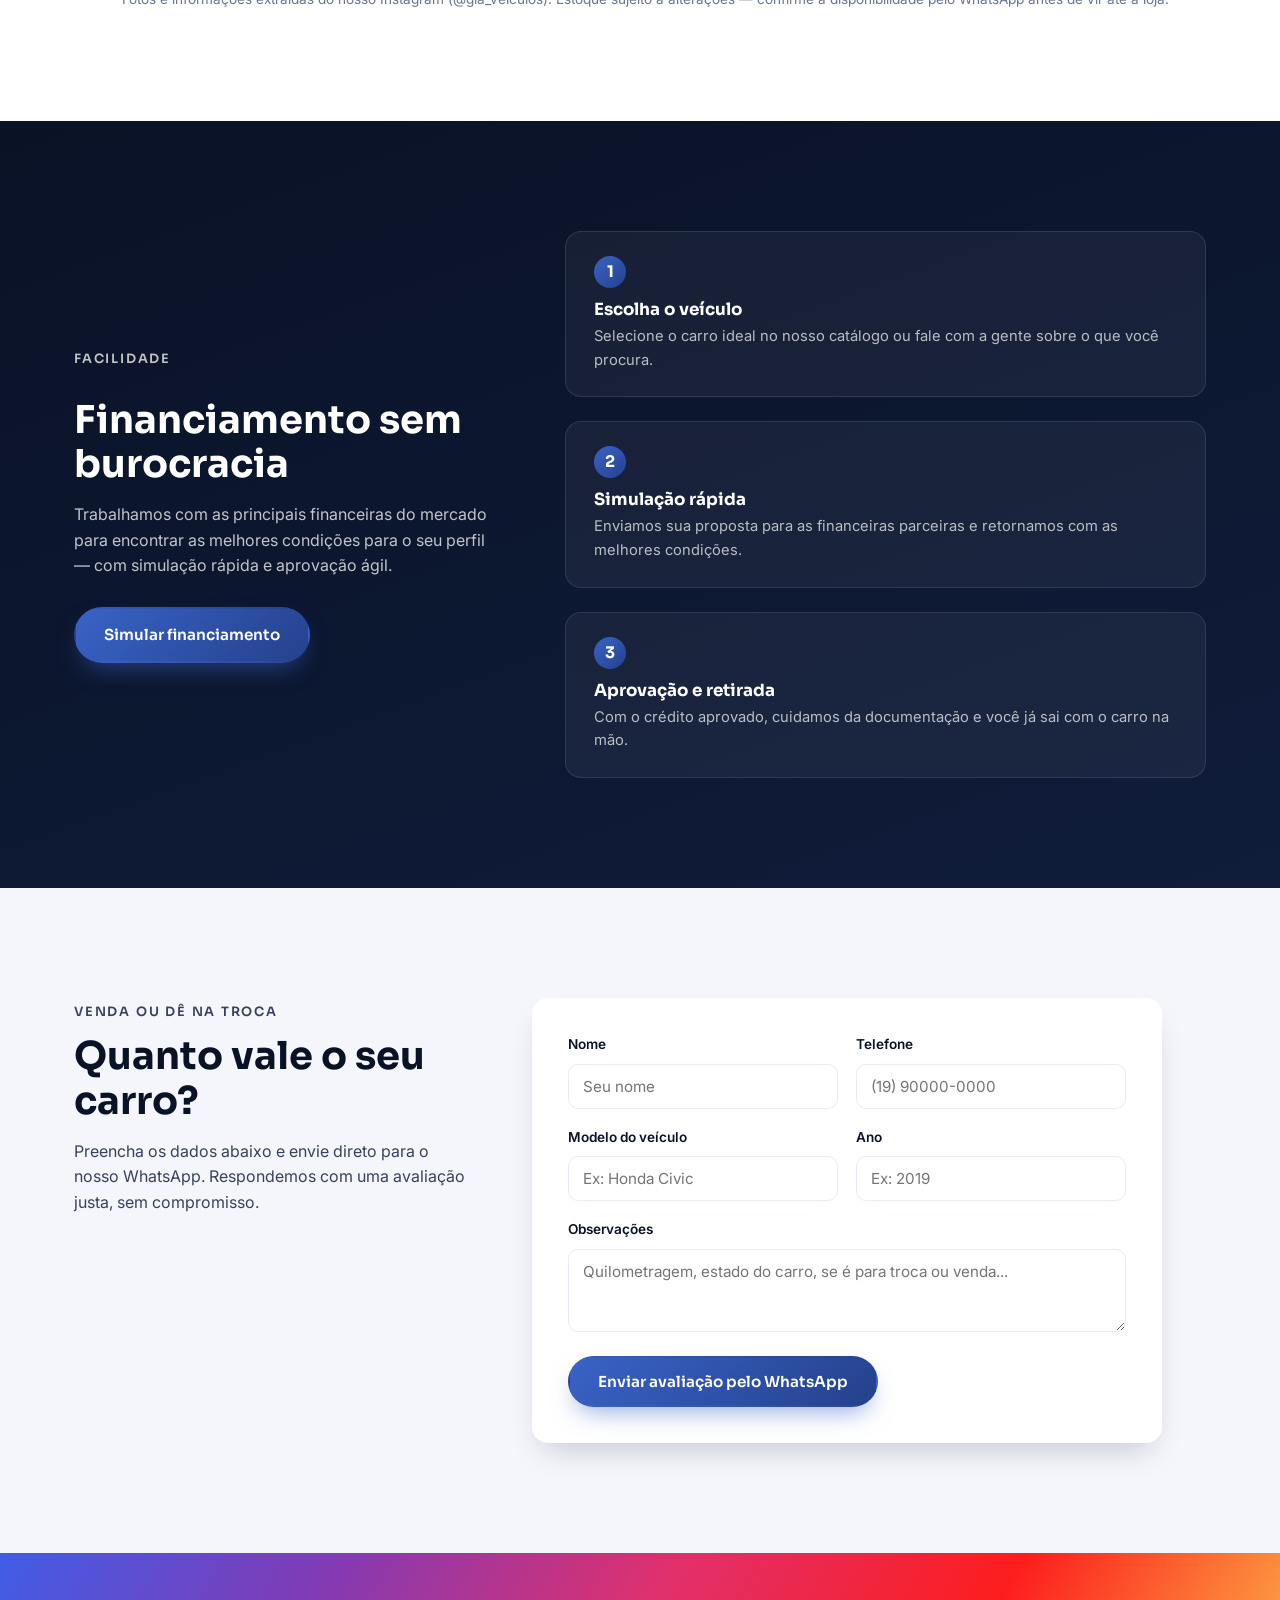
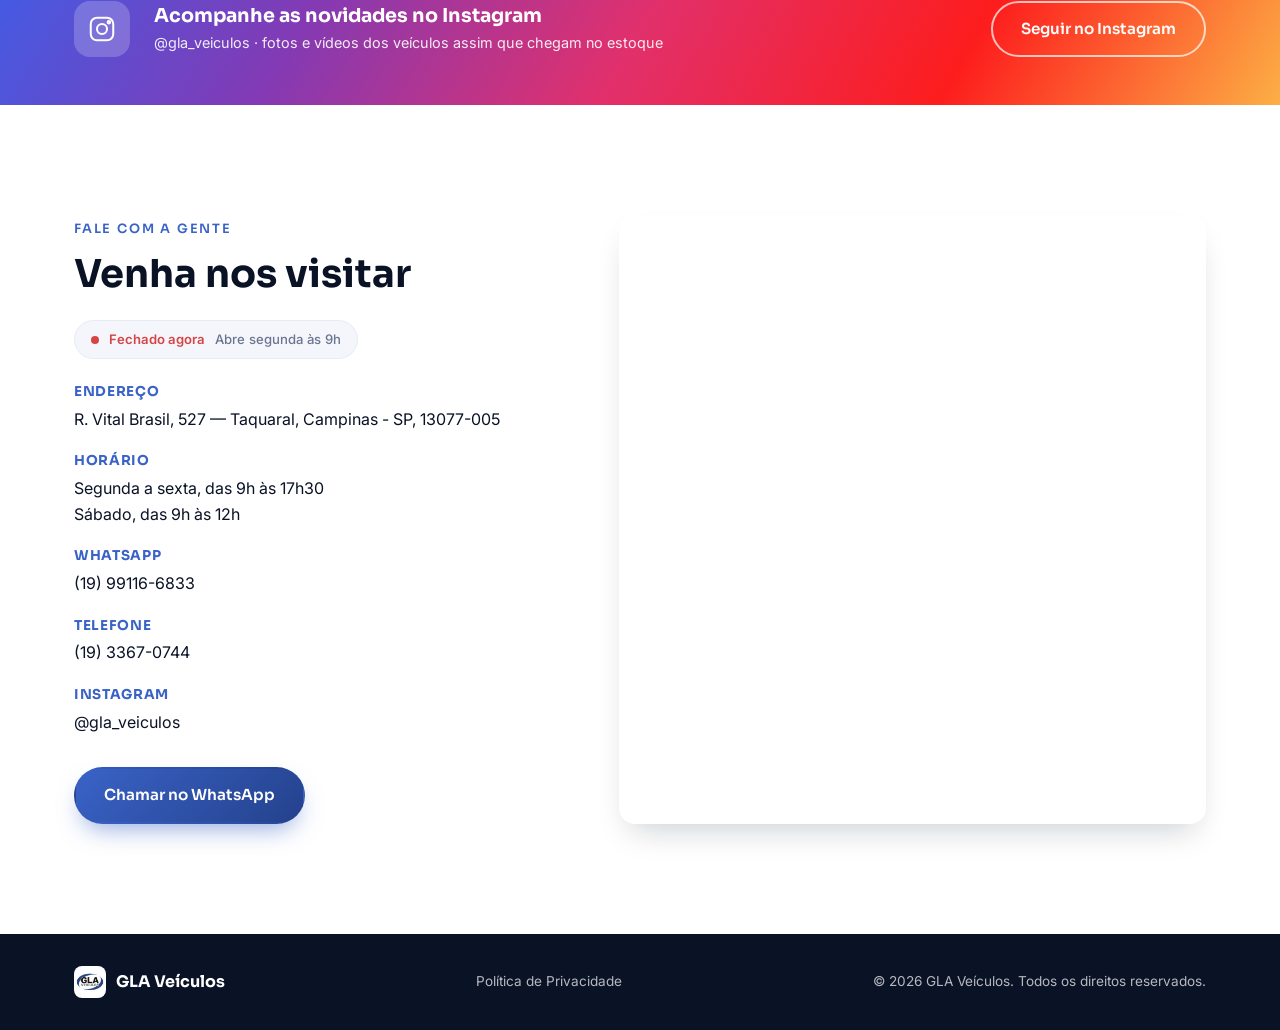
==== commit 9c7431e5: "Corrige o botão "Ver estoque completo" invisível no catálogo O botão usava .btn-outline, feito para " ====
--- a/index.html
+++ b/index.html
@@ -186,7 +186,7 @@
       </div>
 
       <div class="catalogo-vermais" id="catalogoVerMais" hidden>
-        <button type="button" class="btn btn-outline" id="catalogoVerMaisBtn">Ver estoque completo</button>
+        <button type="button" class="btn btn-outline-dark" id="catalogoVerMaisBtn">Ver estoque completo</button>
       </div>
 
       <p class="catalogo-note reveal">* Fotos e informações extraídas do nosso Instagram (@gla_veiculos). Estoque sujeito a alterações — confirme a disponibilidade pelo WhatsApp antes de vir até a loja.</p>
